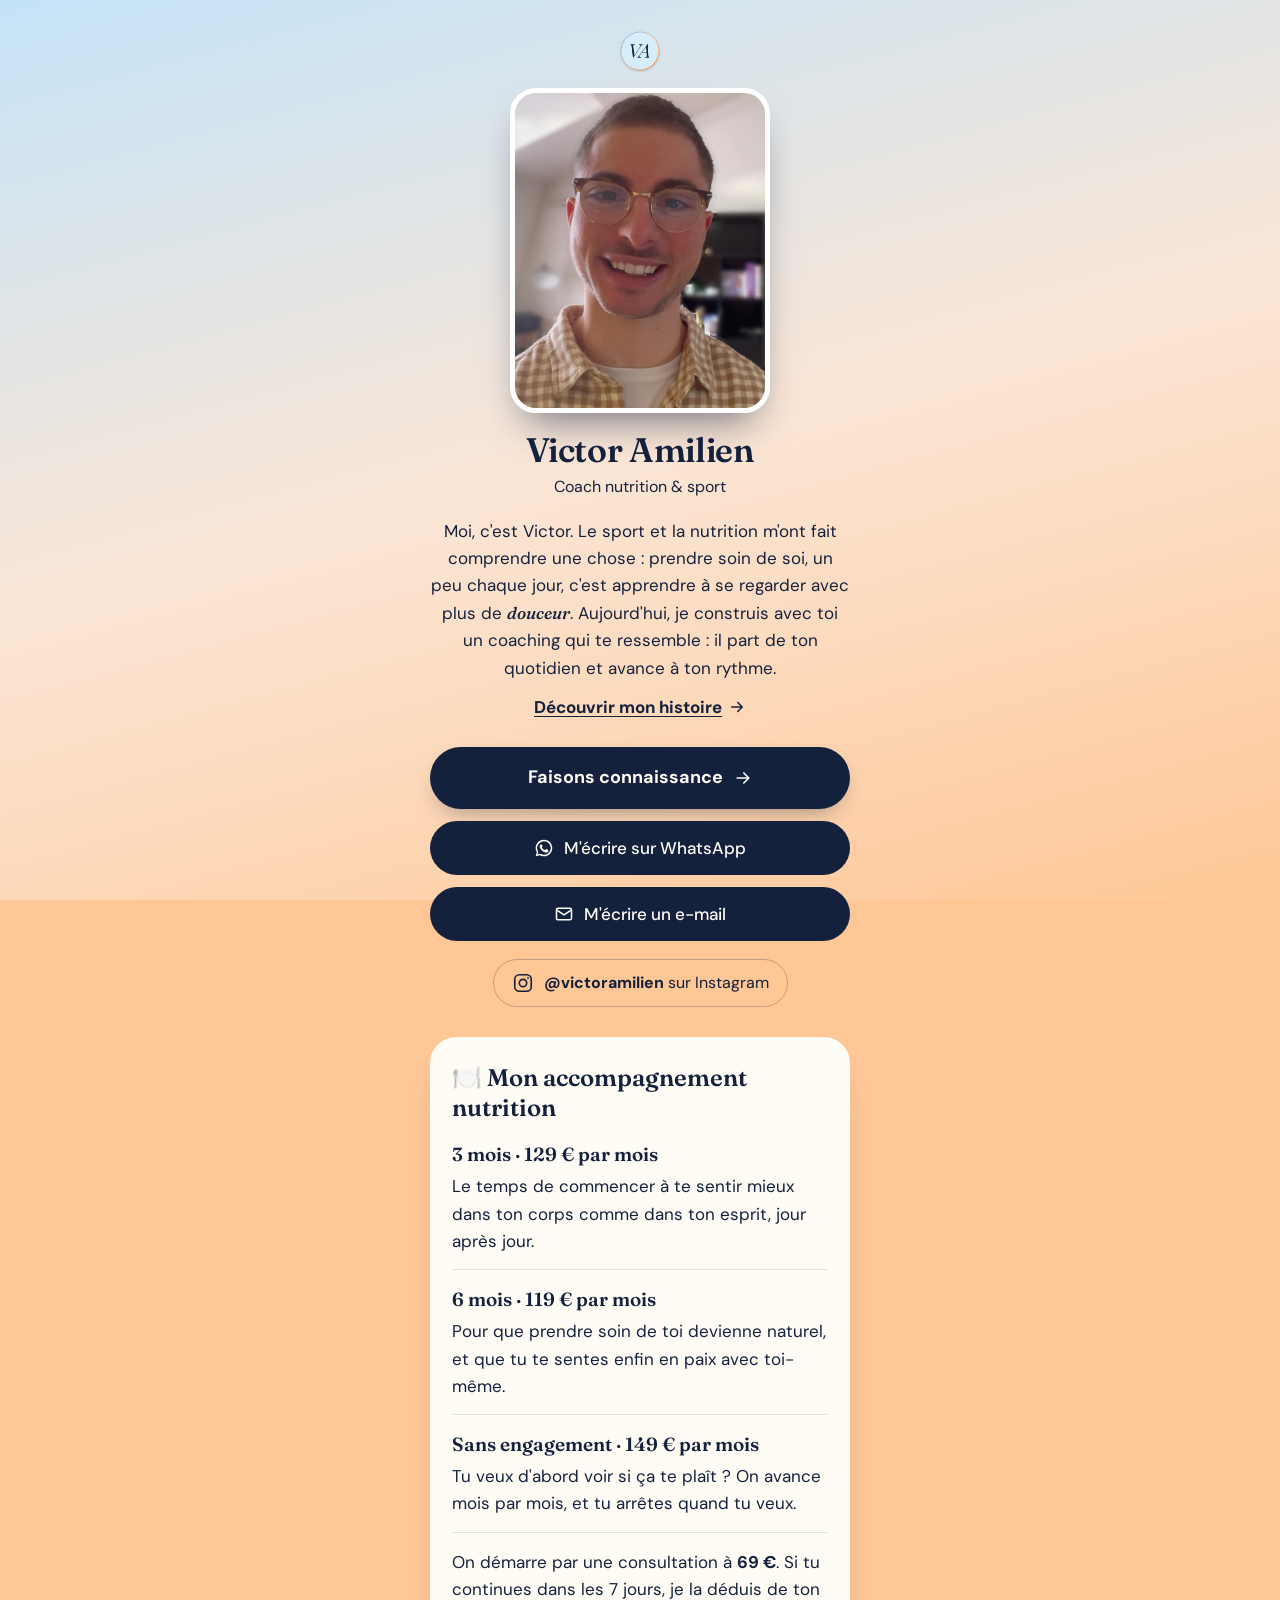
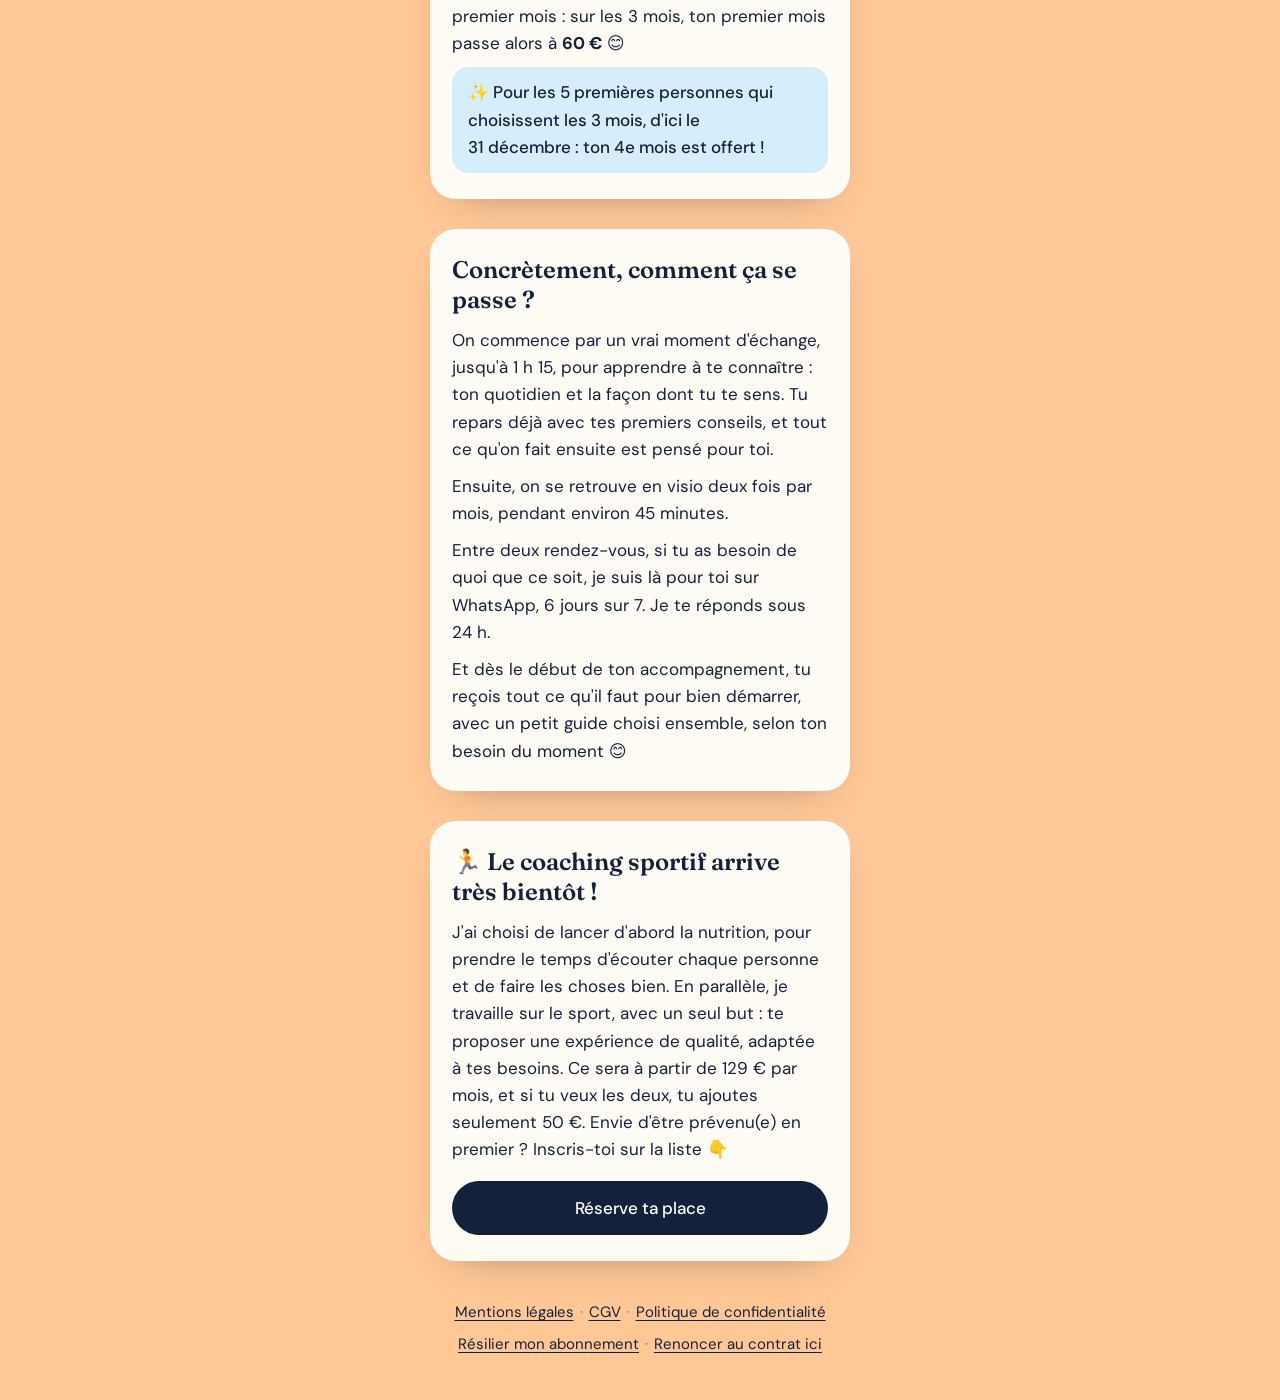
==== index.html @ 6a897526 "Mentions légales : numéro de GitHub retiré, adresse et lien support ajoutés Co-Authored-By: Claude S" ====
<!doctype html>
<html lang="fr">
<head>
<meta charset="utf-8">
<meta name="viewport" content="width=device-width, initial-scale=1">
<title>Victor Amilien · Coach nutrition &amp; sport, à Créteil et à distance</title>
<meta name="description" content="Je m'adapte à ton quotidien. Mon but : que tu sois en paix avec ton corps et avec toi-même ✨ Tout le monde a sa place ici 😊">
<link rel="canonical" href="https://victoramilien.fr/">
<meta property="og:type" content="website">
<meta property="og:locale" content="fr_FR">
<meta property="og:url" content="https://victoramilien.fr/">
<meta property="og:title" content="Victor Amilien · Coach nutrition &amp; sport">
<meta property="og:description" content="Je m'adapte à ton quotidien. Mon but : que tu sois en paix avec ton corps et avec toi-même ✨ Tout le monde a sa place ici 😊">
<meta property="og:image" content="https://victoramilien.fr/img/apercu-partage-v2.jpg">
<meta property="og:image:width" content="1200">
<meta property="og:image:height" content="630">
<meta name="twitter:card" content="summary_large_image">
<meta name="theme-color" content="#D6EEFB">
<meta name="color-scheme" content="only light">
<meta name="darkreader-lock">
<link rel="icon" type="image/png" sizes="32x32" href="/img/favicon-32.png?v=202611101711">
<link rel="icon" type="image/png" sizes="64x64" href="/img/favicon-64.png?v=202611101711">
<link rel="apple-touch-icon" href="/img/apple-touch-icon.png?v=202611101711">
<link rel="preload" href="/fonts/fraunces-latin-opsz-normal.woff2" as="font" type="font/woff2" crossorigin>
<link rel="preload" href="/fonts/dm-sans-latin-opsz-normal.woff2" as="font" type="font/woff2" crossorigin>
<link rel="stylesheet" href="/css/style.css?v=202611101711">
</head>
<body>
<main class="page">
  <header class="entete">
    <img class="logo" src="/img/logo-VA-180px.png?v=202611101711" width="40" height="40" alt="Logo VA de Victor Amilien">
    <div class="portrait"><img src="/img/portrait-carreaux-finale.webp?v=202611101711" width="720" height="900" alt="Victor Amilien, en chemise à carreaux, sourit"></div>
    <h1>Victor Amilien</h1>
    <p class="desc">Coach nutrition &amp; sport</p>
    <p class="intro">Moi, c'est Victor. Le sport et la nutrition m'ont fait comprendre une chose&nbsp;: prendre soin de soi, un peu chaque jour, c'est apprendre à se regarder avec plus de <em>douceur</em>. Aujourd'hui, je construis avec toi un coaching qui te ressemble&nbsp;: il part de ton quotidien et avance à ton rythme.</p>
    <a class="lien-histoire" href="/mon-histoire/">Découvrir mon histoire
      <svg width="18" height="18" viewBox="0 0 24 24" fill="none" stroke="currentColor" stroke-width="2" stroke-linecap="round" stroke-linejoin="round" aria-hidden="true"><path d="M5 12h14M13 6l6 6-6 6"/></svg></a>
  </header>

  <nav class="actions" aria-label="Me contacter">
    <a class="btn principal" href="https://tally.so/r/0VVOgP">Faisons connaissance
      <svg viewBox="0 0 24 24" fill="none" stroke="currentColor" stroke-width="2" stroke-linecap="round" stroke-linejoin="round" aria-hidden="true"><path d="M5 12h14M13 6l6 6-6 6"/></svg></a>
    <a class="btn" href="https://wa.me/33743574203">
      <svg viewBox="0 0 24 24" fill="currentColor" aria-hidden="true"><path d="M12 2a10 10 0 0 0-8.6 15.1L2 22l5-1.3A10 10 0 1 0 12 2Zm0 18.2c-1.5 0-3-.4-4.3-1.2l-.3-.2-3 .8.8-2.9-.2-.3A8.2 8.2 0 1 1 12 20.2Zm4.5-6.1c-.2-.1-1.5-.7-1.7-.8-.2-.1-.4-.1-.6.1l-.8 1c-.1.2-.3.2-.5.1a6.7 6.7 0 0 1-3.3-2.9c-.2-.4.2-.4.7-1.3.1-.2 0-.3 0-.4l-.8-1.8c-.2-.5-.4-.4-.6-.4h-.5a1 1 0 0 0-.7.3 3 3 0 0 0-.9 2.2c0 1.3.9 2.5 1 2.7.1.2 1.8 2.8 4.4 3.9 1.7.7 2.3.8 3.1.6.5-.1 1.5-.6 1.7-1.2.2-.6.2-1.1.2-1.2-.1-.1-.3-.2-.5-.3Z"/></svg>
      M'écrire sur WhatsApp</a>
    <a class="btn" href="mailto:bonjour@victoramilien.fr">
      <svg viewBox="0 0 24 24" fill="none" stroke="currentColor" stroke-width="1.8" stroke-linecap="round" stroke-linejoin="round" aria-hidden="true"><rect x="3" y="5" width="18" height="14" rx="2"/><path d="m3 7 9 6 9-6"/></svg>
      M'écrire un e-mail</a>
  </nav>
  <div class="reseaux">
    <a class="insta" href="https://www.instagram.com/victoramilien/">
      <svg viewBox="0 0 24 24" fill="none" stroke="currentColor" stroke-width="1.8" aria-hidden="true"><rect x="3" y="3" width="18" height="18" rx="5"/><circle cx="12" cy="12" r="4"/><circle cx="17.5" cy="6.5" r="1" fill="currentColor" stroke="none"/></svg>
      <span><strong>@victoramilien</strong> sur Instagram</span></a>
  </div>

  <section class="carte" id="nutrition">
    <h2>🍽️ Mon accompagnement nutrition</h2>
    <ul class="formules">
      <li><p class="formule">3&nbsp;mois · 129&nbsp;€ par mois</p>
        <p>Le temps de commencer à te sentir mieux dans ton corps comme dans ton esprit, jour après jour.</p></li>
      <li><p class="formule">6&nbsp;mois · 119&nbsp;€ par mois</p>
        <p>Pour que prendre soin de toi devienne naturel, et que tu te sentes enfin en paix avec toi-même.</p></li>
      <li><p class="formule">Sans engagement · <span style="white-space:nowrap">149&nbsp;€ par mois</span></p>
        <p>Tu veux d'abord voir si ça te plaît&nbsp;? On avance mois par mois, et tu arrêtes quand tu veux.</p></li>
    </ul>
    <p>On démarre par une consultation à <strong>69&nbsp;€</strong>. Si tu continues dans les 7&nbsp;jours, je la déduis de ton premier mois&nbsp;: sur les 3&nbsp;mois, ton premier mois passe alors à <strong>60&nbsp;€</strong>&nbsp;😊</p>
    <p class="repere">✨ Pour les 5 premières personnes qui choisissent les 3&nbsp;mois, d'ici le 31&nbsp;décembre&nbsp;: ton 4e&nbsp;mois est offert&nbsp;!</p>
  </section>

  <section class="carte" id="ensemble">
    <h2>Concrètement, comment ça se passe&nbsp;?</h2>
    <p>On commence par un vrai moment d'échange, jusqu'à 1&nbsp;h&nbsp;15, pour apprendre à te connaître&nbsp;: ton quotidien et la façon dont tu te sens. Tu repars déjà avec tes premiers conseils, et tout ce qu'on fait ensuite est pensé pour toi.</p>
    <p>Ensuite, on se retrouve en visio deux fois par mois, pendant environ 45&nbsp;minutes.</p>
    <p>Entre deux rendez-vous, si tu as besoin de quoi que ce soit, je suis là pour toi sur WhatsApp, 6&nbsp;jours sur&nbsp;7. Je te réponds sous 24&nbsp;h.</p>
    <p>Et dès le début de ton accompagnement, tu reçois tout ce qu'il faut pour bien démarrer, avec un petit guide choisi ensemble, selon ton besoin du moment&nbsp;😊</p>
  </section>

  <section class="carte" id="sport">
    <h2>🏃 Le coaching sportif arrive très bientôt&nbsp;!</h2>
    <p>J'ai choisi de lancer d'abord la nutrition, pour prendre le temps d'écouter chaque personne et de faire les choses bien. En parallèle, je travaille sur le sport, avec un seul but&nbsp;: te proposer une expérience de qualité, adaptée à tes besoins. Ce sera à partir de 129&nbsp;€ par mois, et si tu veux les deux, tu ajoutes seulement 50&nbsp;€. Envie d'être prévenu(e) en premier&nbsp;? Inscris-toi sur la liste&nbsp;👇</p>
    <a class="btn" href="https://tally.so/r/jeZJd9">Réserve ta place</a>
  </section>

  <footer class="pied">
    <nav aria-label="Informations légales">
      <a href="/mentions-legales/">Mentions légales</a><span class="sep">·</span><a href="/cgv/">CGV</a><span class="sep">·</span><a href="/politique-de-confidentialite/">Politique de confidentialité</a><br>
      <a href="/resilier-mon-abonnement/">Résilier mon abonnement</a><span class="sep">·</span><a href="/renoncer-au-contrat/">Renoncer au contrat ici</a>
    </nav>
  </footer>
</main>
</body>
</html>
---- css/style.css ----
/* Victor Amilien · feuille de style commune (direction A « Lever de soleil ») */

@font-face {
  font-family: "Fraunces";
  font-style: normal;
  font-weight: 100 900;
  font-display: swap;
  src: url("../fonts/fraunces-latin-opsz-normal.woff2") format("woff2");
}
@font-face {
  font-family: "Fraunces";
  font-style: italic;
  font-weight: 100 900;
  font-display: swap;
  src: url("../fonts/fraunces-latin-opsz-italic.woff2") format("woff2");
}
@font-face {
  font-family: "DM Sans";
  font-style: normal;
  font-weight: 100 1000;
  font-display: swap;
  src: url("../fonts/dm-sans-latin-opsz-normal.woff2") format("woff2");
}

:root {
  color-scheme: only light;
  --nuit: #14213D;
  --creme: #FFFBF5;
  --ciel: #D6EEFB;
  --peche: #FFB37A;
  --sunrise: linear-gradient(165deg, #C4E3F8 0%, #FBE6D6 50%, #FFC795 100%);
  --ring: linear-gradient(135deg, #C7E4F7, #F3DCCB 55%, #FFB37A);
  --ombre: 0 18px 40px -28px rgba(20, 33, 61, .45);
}

* { box-sizing: border-box; margin: 0; padding: 0; }
[hidden] { display: none !important; }
html { background: #FFC795; -webkit-text-size-adjust: 100%; }
body {
  font-family: "DM Sans", system-ui, sans-serif;
  font-size: 17px; line-height: 1.6; color: var(--nuit);
  min-height: 100vh;
}
/* Le dégradé tient dans chaque écran et reste en place quand on fait défiler. */
body::before { content: ""; position: fixed; inset: 0; z-index: -1; background: var(--sunrise); }
img { max-width: 100%; }
a { color: var(--nuit); text-underline-offset: 3px; }
a:focus-visible, button:focus-visible, input:focus-visible, select:focus-visible, textarea:focus-visible {
  outline: 3px solid var(--nuit); outline-offset: 3px;
}
em { font-family: "Fraunces", Georgia, serif; font-style: italic; font-weight: 500; }
strong { font-weight: 700; }

.page { max-width: 460px; margin: 0 auto; padding: 28px 20px 40px; }
.page.large { max-width: 720px; }

/* En-tête */
.entete { text-align: center; }
.logo { width: 46px; height: 46px; display: block; margin: 0 auto 14px; }
.photo {
  width: 164px; height: 164px; margin: 0 auto; border-radius: 50%;
  box-shadow: 0 18px 34px -14px rgba(20, 33, 61, .55);
}
.photo img { width: 100%; height: 100%; border-radius: 50%; object-fit: cover; display: block; border: 5px solid #fff; }
.photo.petite { width: 128px; height: 128px; }
.portrait { width: min(260px, 72vw); aspect-ratio: 4 / 5; margin: 0 auto; border-radius: 26px; box-shadow: 0 22px 40px -16px rgba(20, 33, 61, .6); }
.portrait img { width: 100%; height: 100%; object-fit: cover; border-radius: 26px; display: block; border: 5px solid #fff; }
h1 { font-family: "Fraunces", Georgia, serif; font-weight: 600; font-size: 34px; line-height: 1.15; margin-top: 18px; letter-spacing: -0.01em; }
.desc { font-size: 16px; margin-top: 4px; }
.intro { margin-top: 18px; text-align: center; }

/* Boutons */
.actions { display: grid; gap: 12px; margin-top: 26px; }
.btn {
  display: flex; align-items: center; justify-content: center; gap: 10px;
  min-height: 54px; padding: 14px 22px; border-radius: 999px; border: 0;
  background: var(--nuit); color: var(--creme); text-decoration: none;
  font: 500 17px/1.3 "DM Sans", system-ui, sans-serif; text-align: center; cursor: pointer; width: 100%;
}
.btn:hover { background: #1d2f55; }
.btn.principal { min-height: 62px; font-size: 18px; font-weight: 700; box-shadow: 0 10px 24px -12px rgba(20, 33, 61, .55); }
.btn svg { width: 20px; height: 20px; flex: none; }
.reseaux { display: flex; justify-content: center; margin-top: 18px; }
.reseaux a { width: 48px; height: 48px; border-radius: 50%; display: grid; place-items: center; color: var(--nuit); border: 1.5px solid rgba(20, 33, 61, .25); }
.reseaux svg { width: 22px; height: 22px; }
.reseaux a.insta { width: auto; height: auto; min-height: 48px; padding: 10px 18px; border-radius: 999px; display: inline-flex; align-items: center; gap: 10px; text-decoration: none; font-size: 16px; }

/* Cartes */
.carte {
  background: var(--creme); border-radius: 26px; padding: 26px 22px;
  margin-top: 30px; box-shadow: var(--ombre);
}
.carte h2 { font-family: "Fraunces", Georgia, serif; font-weight: 600; font-size: 24px; line-height: 1.25; margin-bottom: 12px; }
.carte p + p { margin-top: 10px; }
.carte .btn { margin-top: 18px; }
.formules { list-style: none; margin: 4px 0 16px; }
.formules li { padding: 14px 0; border-bottom: 1px solid rgba(20, 33, 61, .12); }
.formules li:first-child { padding-top: 4px; }
.formules p + p { margin-top: 4px; }
.formule { font-family: "Fraunces", Georgia, serif; font-weight: 600; font-size: clamp(16px, 4.6vw, 19px); }
.repere { margin-top: 16px; background: var(--ciel); border-radius: 16px; padding: 12px 16px; font-weight: 500; }

.lien-histoire { display: inline-flex; align-items: center; gap: 6px; margin-top: 12px; font-weight: 700; }
.histoire p + p { margin-top: 14px; }
.histoire .accroche { font-family: "Fraunces", Georgia, serif; font-size: 24px; font-weight: 600; }
.histoire .signature { font-family: "Fraunces", Georgia, serif; font-style: italic; font-size: 22px; margin-top: 18px; }
.histoire .btn { margin-top: 22px; }

/* Pages de réservation */
.calendrier {
  background: var(--creme); border-radius: 26px; margin-top: 26px; box-shadow: var(--ombre);
  overflow: hidden; min-height: 520px;
}
.calendrier .chargement { padding: 40px 20px; text-align: center; }
.apres-calendrier { margin-top: 22px; text-align: center; }
.apres-calendrier a { font-weight: 700; }

/* Pages légales */
.legal { background: var(--creme); border-radius: 26px; padding: 28px 22px; margin-top: 24px; box-shadow: var(--ombre); }
.legal h1 { font-size: 30px; margin-top: 0; }
.legal .sous-titre { margin-top: 6px; font-weight: 500; }
.legal h2 { font-family: "Fraunces", Georgia, serif; font-weight: 600; font-size: 22px; line-height: 1.3; margin: 30px 0 10px; }
.legal h3 { font-size: 17px; font-weight: 700; margin: 18px 0 6px; }
.legal p { margin-top: 10px; }
.legal ul { margin: 10px 0 0 22px; }
.legal li { margin-top: 4px; }
.legal li ul { margin-top: 4px; }
.legal hr { border: 0; border-top: 1px solid rgba(20, 33, 61, .15); margin: 24px 0; }
.legal blockquote { margin-top: 12px; padding: 12px 16px; background: var(--ciel); border-radius: 14px; }
.legal blockquote p { margin-top: 2px; }
.tableau { overflow-x: auto; margin-top: 12px; }
.legal table { border-collapse: collapse; width: 100%; font-size: 16px; min-width: 300px; }
.legal th, .legal td { text-align: left; vertical-align: top; padding: 9px 10px; border-bottom: 1px solid rgba(20, 33, 61, .15); }
.legal th { font-weight: 700; background: rgba(214, 238, 251, .6); }
.retour { display: inline-flex; align-items: center; gap: 6px; font-weight: 500; }
.telecharger { margin-top: 18px; }

/* Formulaire */
.formulaire { display: grid; gap: 18px; margin-top: 22px; }
.champ label { display: block; font-weight: 700; margin-bottom: 6px; }
.champ .aide { font-size: 15px; margin-top: 4px; }
.champ input, .champ select, .champ textarea {
  width: 100%; min-height: 52px; padding: 12px 14px; border-radius: 14px;
  border: 1.5px solid rgba(20, 33, 61, .35); background: #fff9f0; color: var(--nuit);
  font: 400 17px/1.4 "DM Sans", system-ui, sans-serif;
}
.champ textarea { min-height: 96px; resize: vertical; }
.piege { position: absolute; left: -9999px; width: 1px; height: 1px; overflow: hidden; }
.message { padding: 14px 16px; border-radius: 14px; background: var(--ciel); font-weight: 500; }
.message.erreur { background: #FBEFE6; border: 1.5px solid var(--nuit); }

/* Pied de page */
.pied { margin-top: 36px; text-align: center; font-size: 15px; line-height: 2.1; }
.pied .sep { opacity: .5; margin: 0 6px; }
.pied nav a, .pied .sep { display: inline-block; }
.pied nav a { white-space: nowrap; }
@media (max-width: 560px) {
  .pied nav a { display: block; }
  .pied .sep, .pied nav br { display: none; }
}
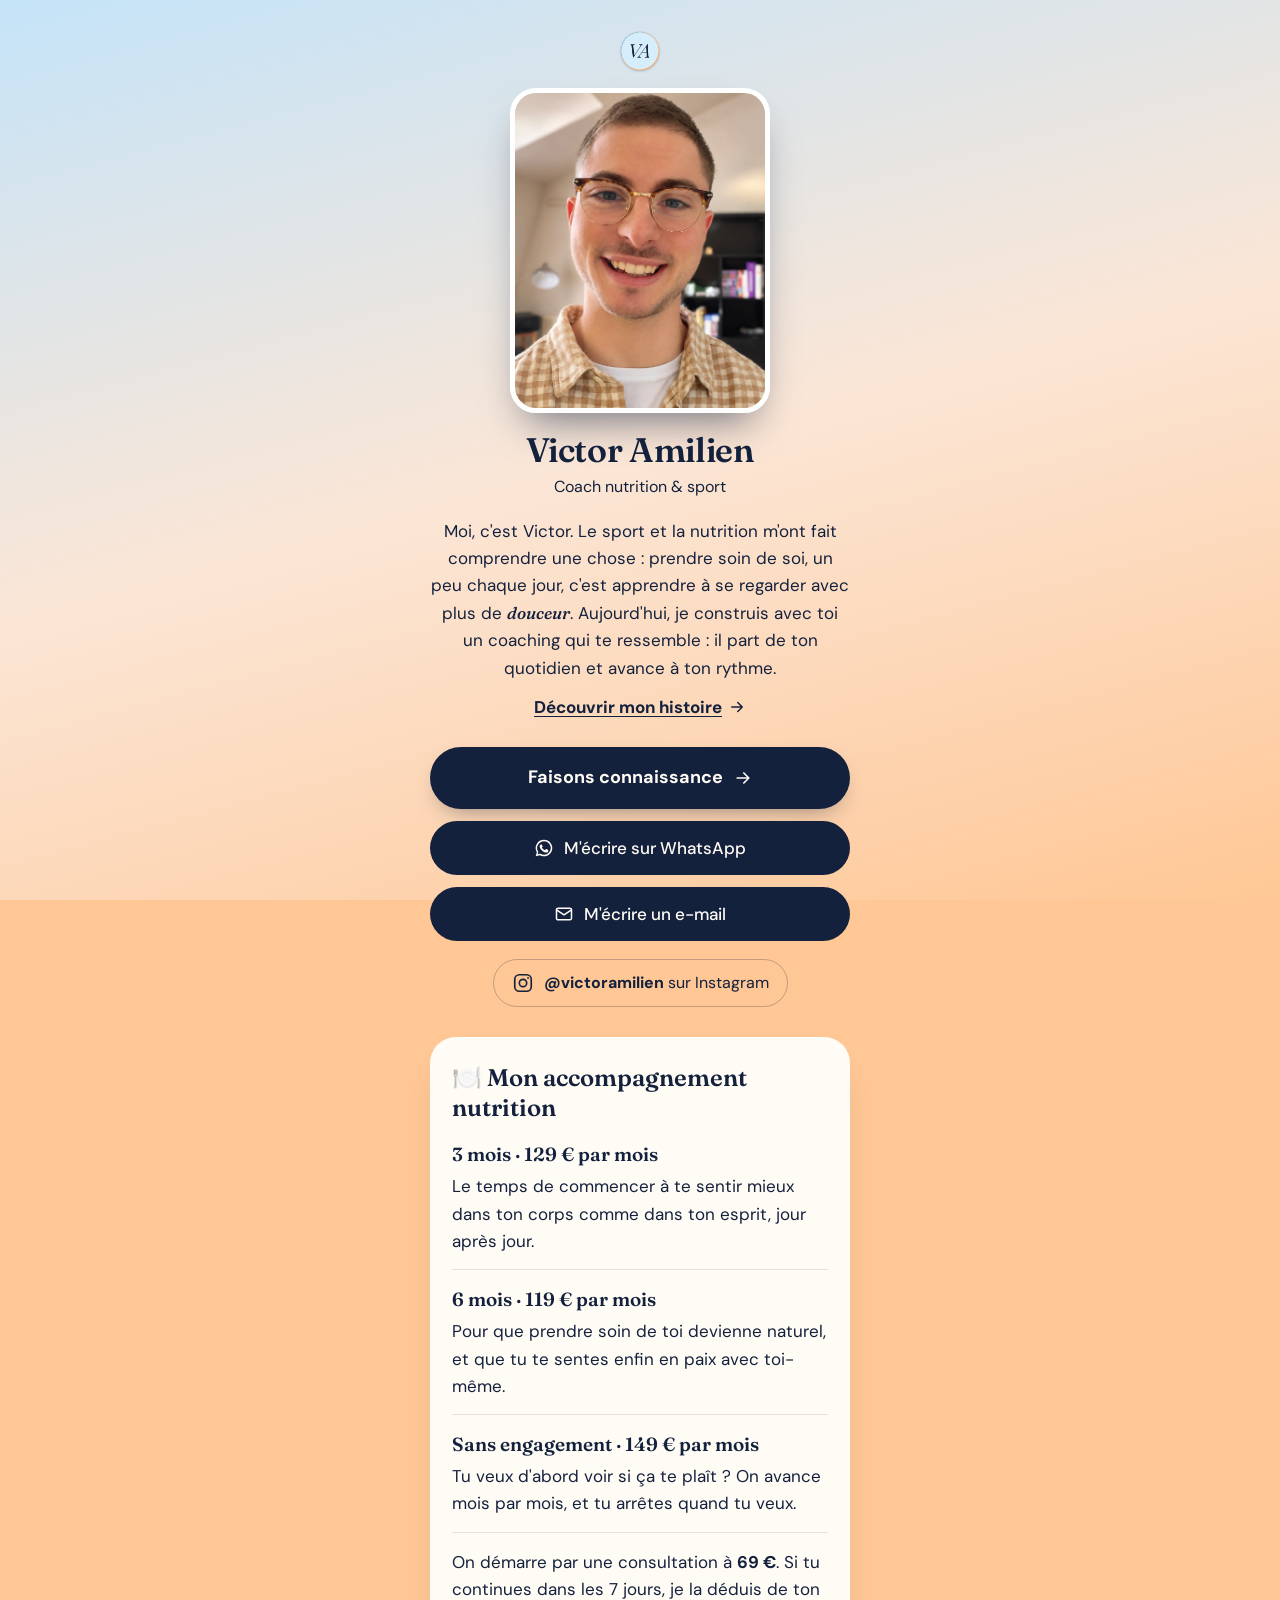
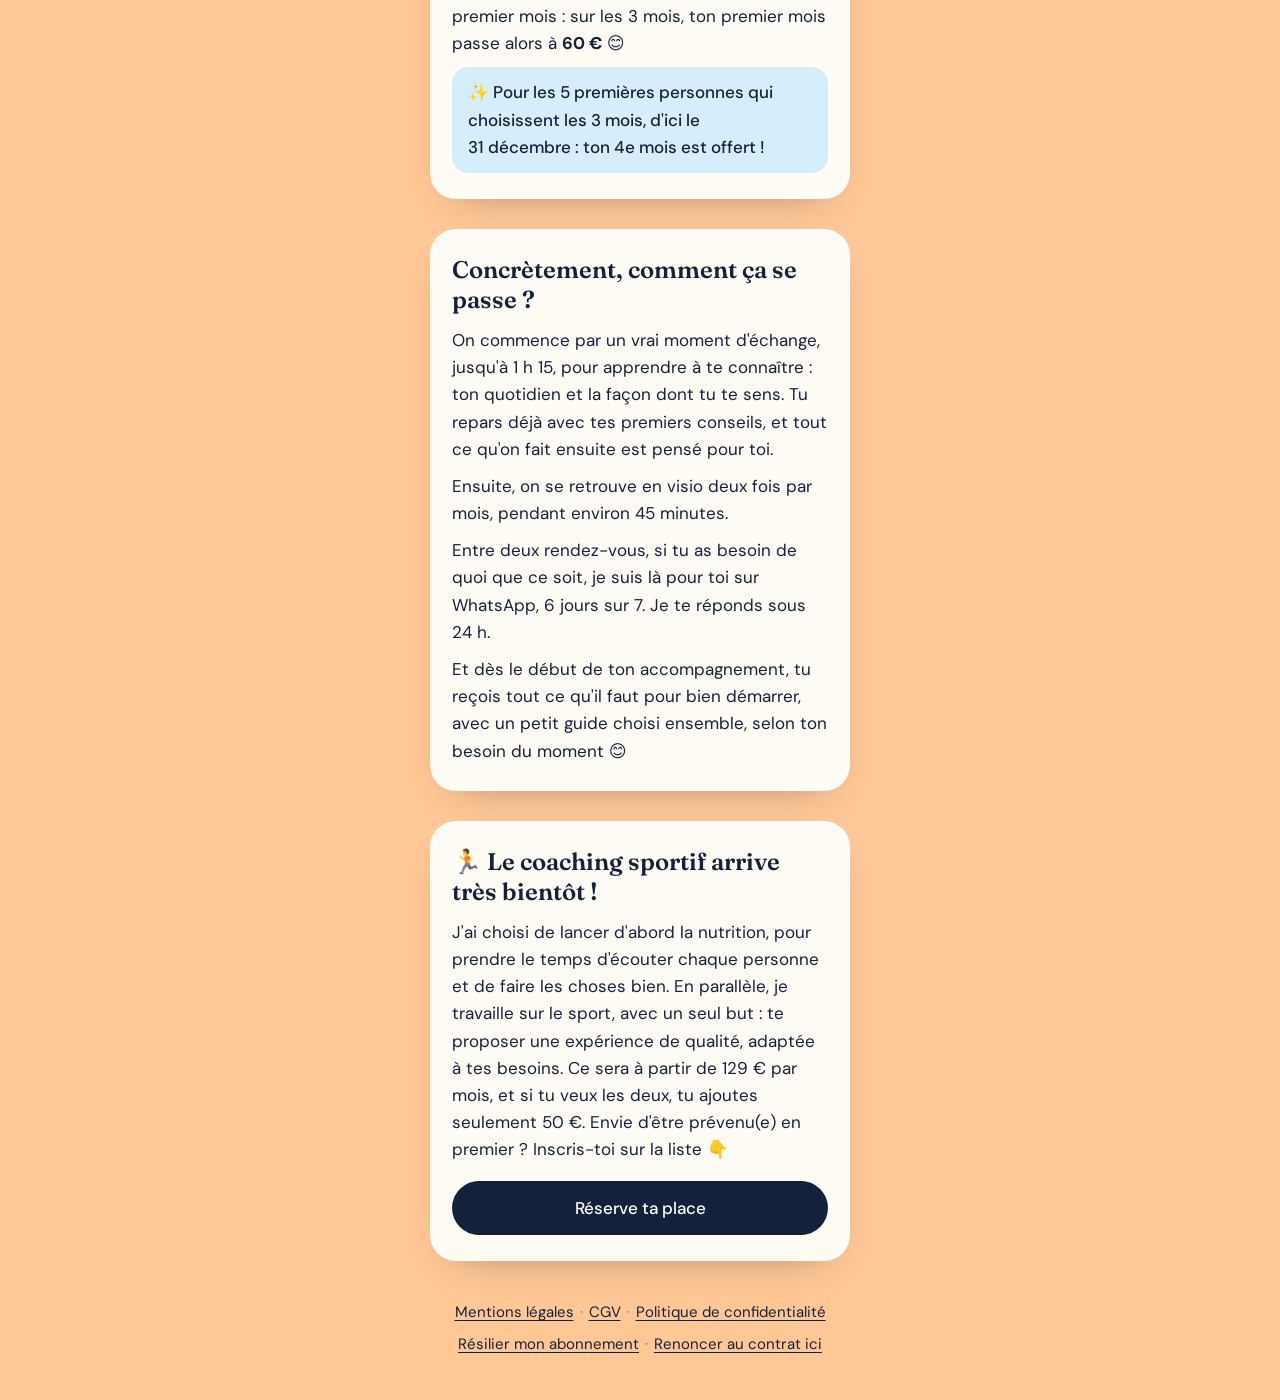
==== commit 67f00eec: "Accueil : nouvelle photo de profil retouchée Co-Authored-By: Claude Sonnet 5.5 <noreply@anthropic.co" ====
--- a/index.html
+++ b/index.html
@@ -18,18 +18,18 @@
 <meta name="theme-color" content="#D6EEFB">
 <meta name="color-scheme" content="only light">
 <meta name="darkreader-lock">
-<link rel="icon" type="image/png" sizes="32x32" href="/img/favicon-32.png?v=202611101711">
-<link rel="icon" type="image/png" sizes="64x64" href="/img/favicon-64.png?v=202611101711">
-<link rel="apple-touch-icon" href="/img/apple-touch-icon.png?v=202611101711">
+<link rel="icon" type="image/png" sizes="32x32" href="/img/favicon-32.png?v=202611102035">
+<link rel="icon" type="image/png" sizes="64x64" href="/img/favicon-64.png?v=202611102035">
+<link rel="apple-touch-icon" href="/img/apple-touch-icon.png?v=202611102035">
 <link rel="preload" href="/fonts/fraunces-latin-opsz-normal.woff2" as="font" type="font/woff2" crossorigin>
 <link rel="preload" href="/fonts/dm-sans-latin-opsz-normal.woff2" as="font" type="font/woff2" crossorigin>
-<link rel="stylesheet" href="/css/style.css?v=202611101711">
+<link rel="stylesheet" href="/css/style.css?v=202611102035">
 </head>
 <body>
 <main class="page">
   <header class="entete">
-    <img class="logo" src="/img/logo-VA-180px.png?v=202611101711" width="40" height="40" alt="Logo VA de Victor Amilien">
-    <div class="portrait"><img src="/img/portrait-carreaux-finale.webp?v=202611101711" width="720" height="900" alt="Victor Amilien, en chemise à carreaux, sourit"></div>
+    <img class="logo" src="/img/logo-VA-180px.png?v=202611102035" width="40" height="40" alt="Logo VA de Victor Amilien">
+    <div class="portrait"><img src="/img/portrait-carreaux-finale.webp?v=202611102035" width="1080" height="1350" alt="Victor Amilien, en chemise à carreaux, sourit"></div>
     <h1>Victor Amilien</h1>
     <p class="desc">Coach nutrition &amp; sport</p>
     <p class="intro">Moi, c'est Victor. Le sport et la nutrition m'ont fait comprendre une chose&nbsp;: prendre soin de soi, un peu chaque jour, c'est apprendre à se regarder avec plus de <em>douceur</em>. Aujourd'hui, je construis avec toi un coaching qui te ressemble&nbsp;: il part de ton quotidien et avance à ton rythme.</p>
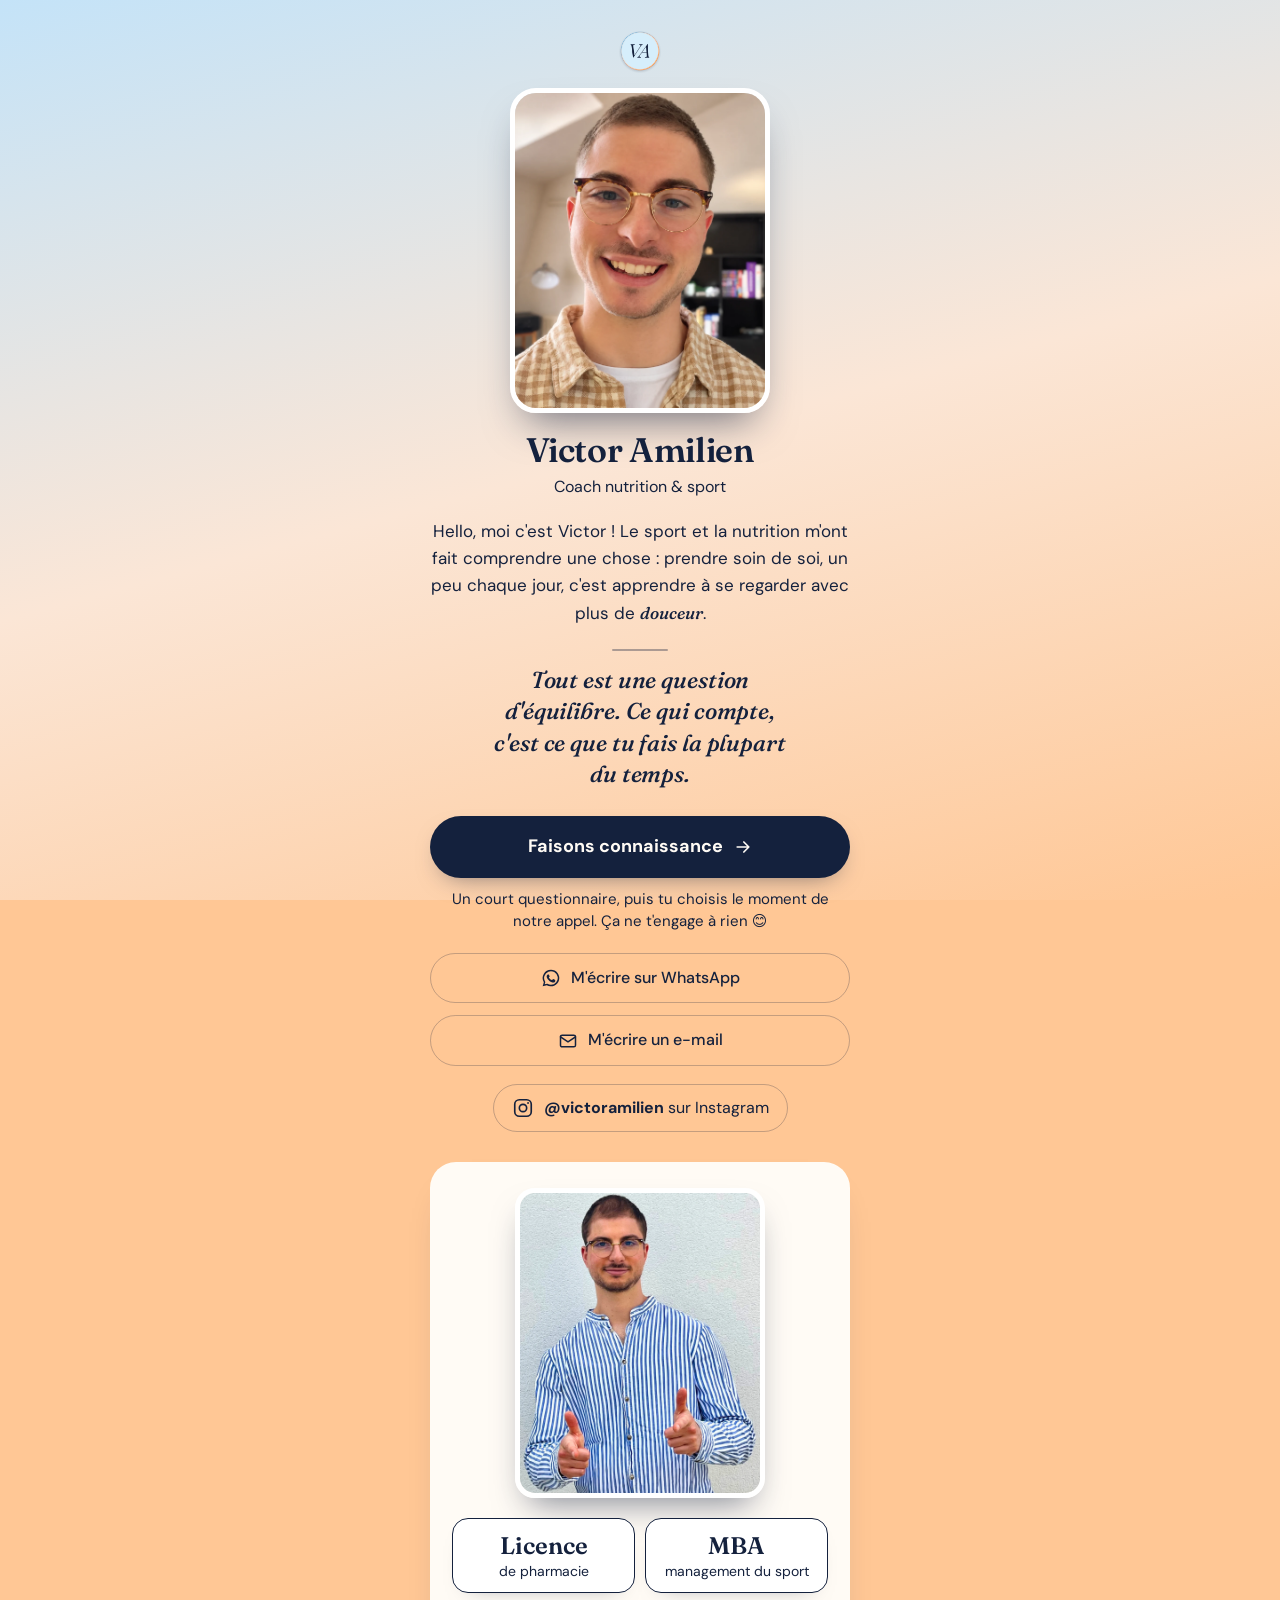
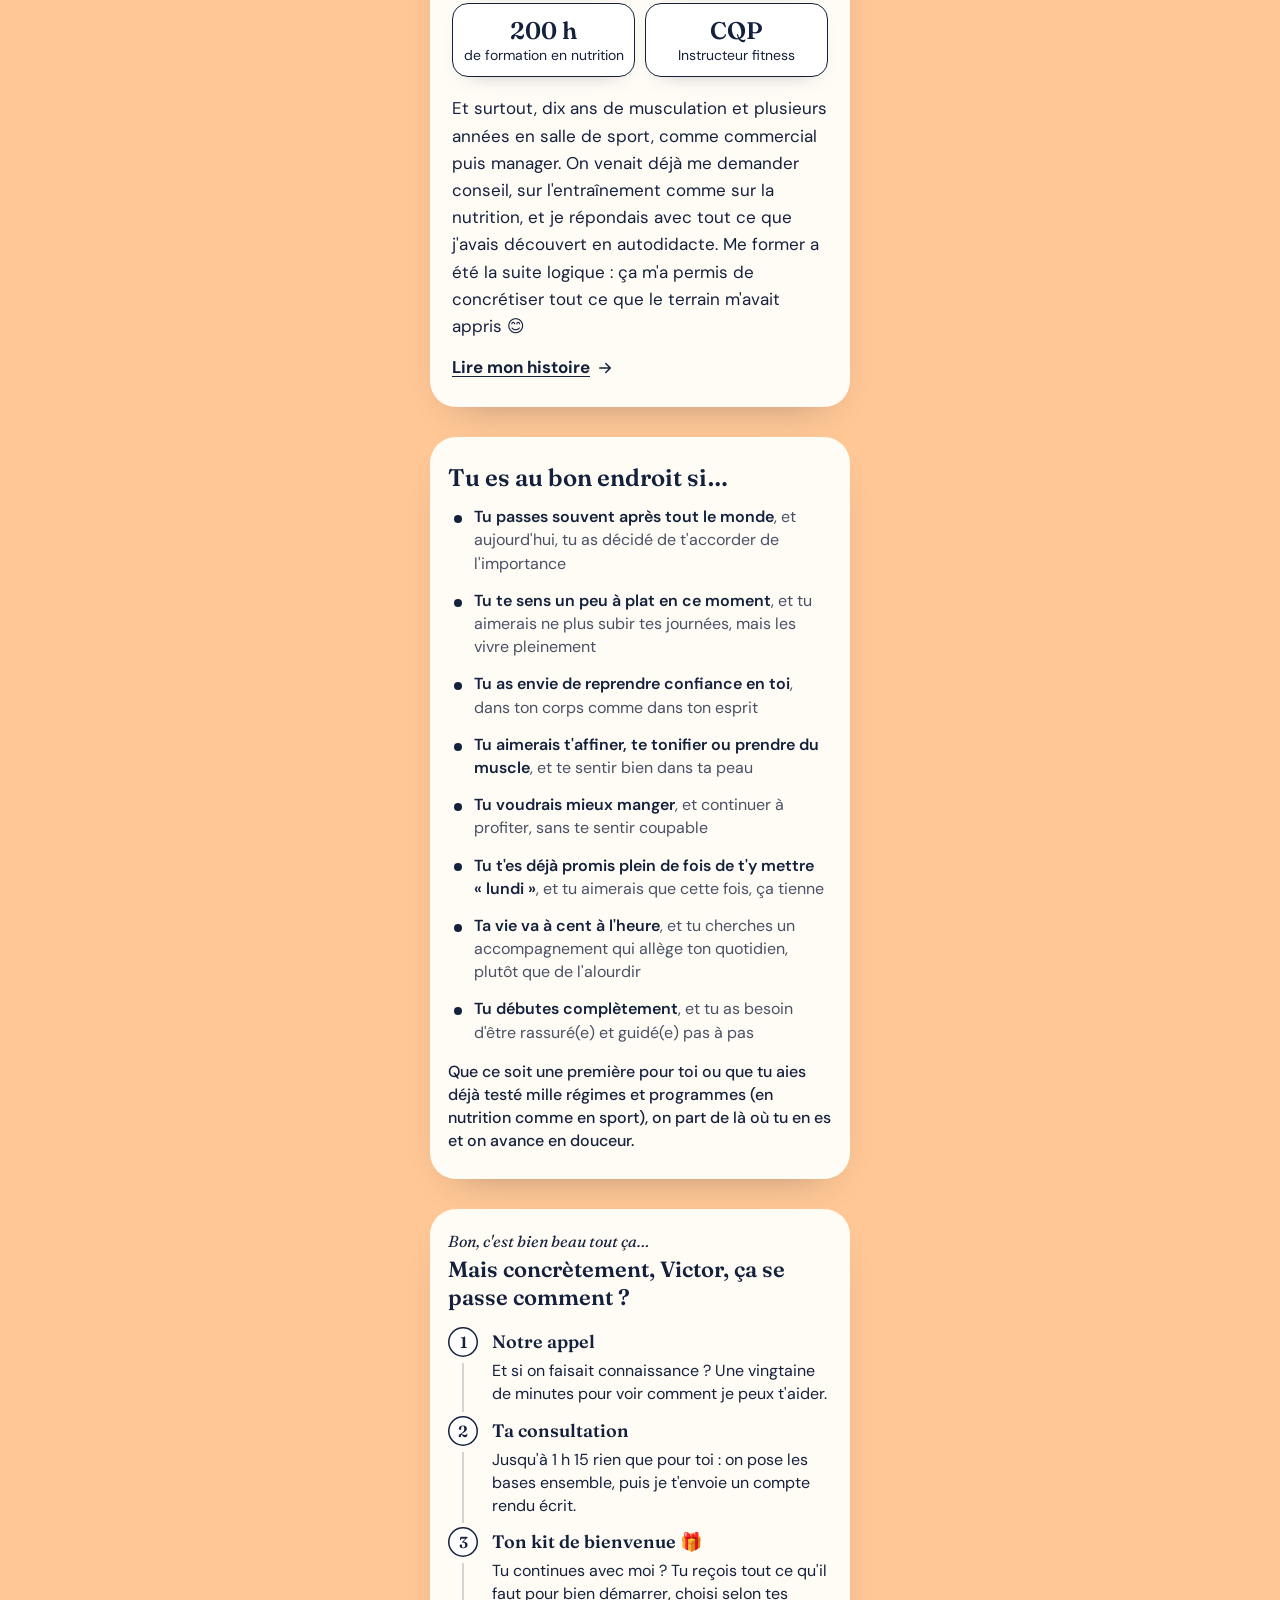
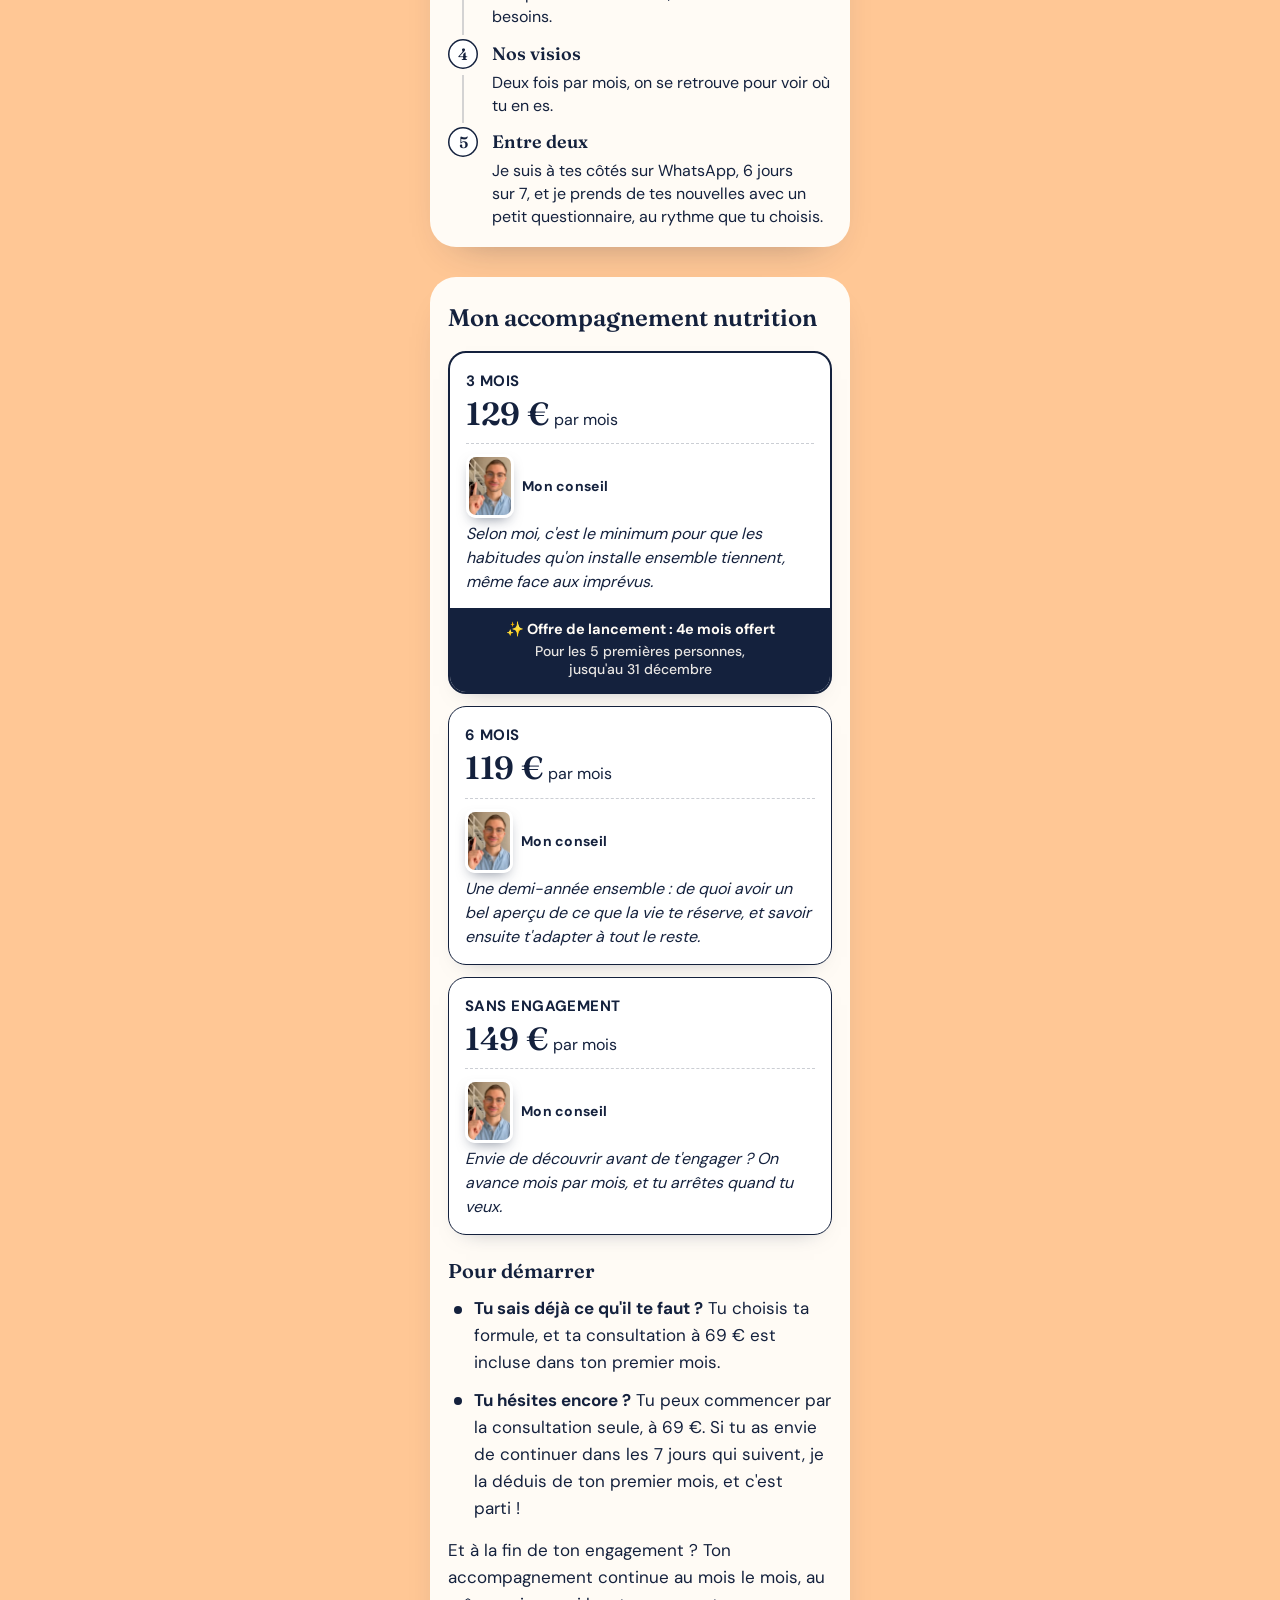
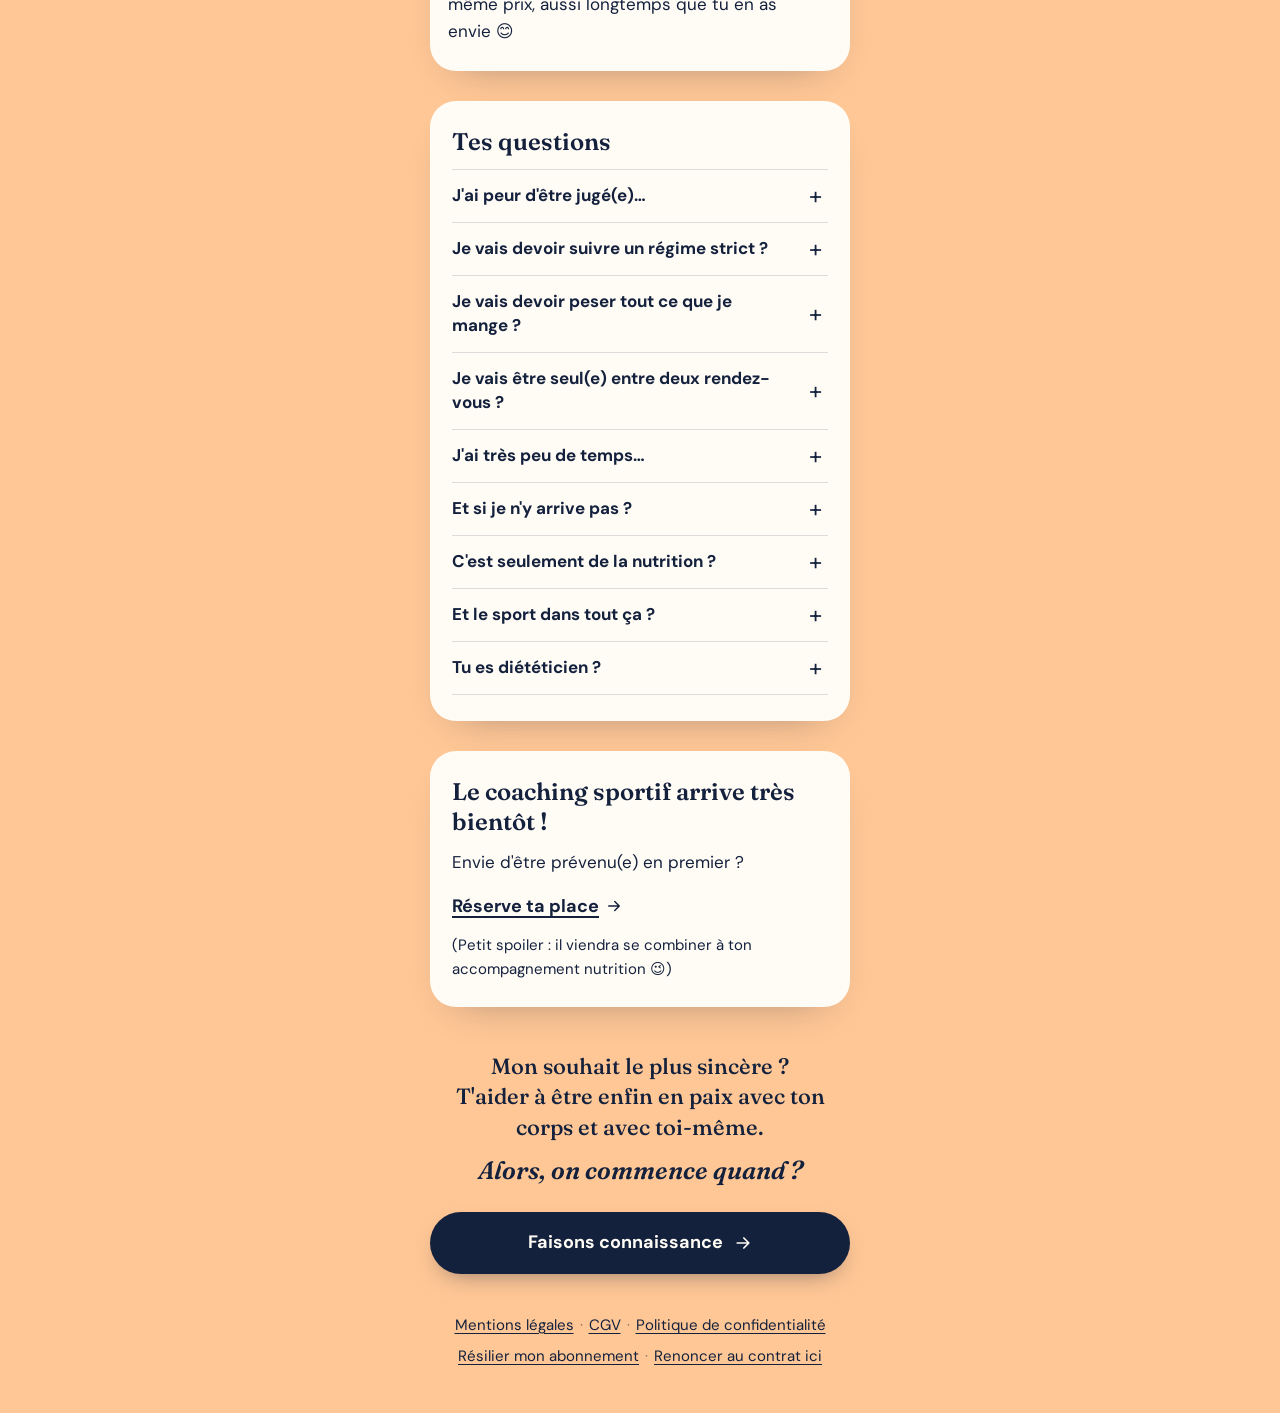
==== commit df66061b: "Accueil et Mon histoire : mise à jour du 16/11 Nouveau slogan, carte parcours avec diplômes, frise, " ====
--- a/index.html
+++ b/index.html
@@ -4,13 +4,13 @@
 <meta charset="utf-8">
 <meta name="viewport" content="width=device-width, initial-scale=1">
 <title>Victor Amilien · Coach nutrition &amp; sport, à Créteil et à distance</title>
-<meta name="description" content="Je m'adapte à ton quotidien. Mon but : que tu sois en paix avec ton corps et avec toi-même ✨ Tout le monde a sa place ici 😊">
+<meta name="description" content="Ce qui compte, c'est ce que tu fais la plupart du temps. Mon but : que tu sois en paix avec ton corps et avec toi-même ✨">
 <link rel="canonical" href="https://victoramilien.fr/">
 <meta property="og:type" content="website">
 <meta property="og:locale" content="fr_FR">
 <meta property="og:url" content="https://victoramilien.fr/">
 <meta property="og:title" content="Victor Amilien · Coach nutrition &amp; sport">
-<meta property="og:description" content="Je m'adapte à ton quotidien. Mon but : que tu sois en paix avec ton corps et avec toi-même ✨ Tout le monde a sa place ici 😊">
+<meta property="og:description" content="Ce qui compte, c'est ce que tu fais la plupart du temps. Mon but : que tu sois en paix avec ton corps et avec toi-même ✨">
 <meta property="og:image" content="https://victoramilien.fr/img/apercu-partage-v2.jpg">
 <meta property="og:image:width" content="1200">
 <meta property="og:image:height" content="630">
@@ -18,32 +18,32 @@
 <meta name="theme-color" content="#D6EEFB">
 <meta name="color-scheme" content="only light">
 <meta name="darkreader-lock">
-<link rel="icon" type="image/png" sizes="32x32" href="/img/favicon-32.png?v=202611102035">
-<link rel="icon" type="image/png" sizes="64x64" href="/img/favicon-64.png?v=202611102035">
-<link rel="apple-touch-icon" href="/img/apple-touch-icon.png?v=202611102035">
+<link rel="icon" type="image/png" sizes="32x32" href="/img/favicon-32.png?v=202611161731">
+<link rel="icon" type="image/png" sizes="64x64" href="/img/favicon-64.png?v=202611161731">
+<link rel="apple-touch-icon" href="/img/apple-touch-icon.png?v=202611161731">
 <link rel="preload" href="/fonts/fraunces-latin-opsz-normal.woff2" as="font" type="font/woff2" crossorigin>
 <link rel="preload" href="/fonts/dm-sans-latin-opsz-normal.woff2" as="font" type="font/woff2" crossorigin>
-<link rel="stylesheet" href="/css/style.css?v=202611102035">
+<link rel="stylesheet" href="/css/style.css?v=202611161731">
 </head>
 <body>
 <main class="page">
   <header class="entete">
-    <img class="logo" src="/img/logo-VA-180px.png?v=202611102035" width="40" height="40" alt="Logo VA de Victor Amilien">
-    <div class="portrait"><img src="/img/portrait-carreaux-finale.webp?v=202611102035" width="1080" height="1350" alt="Victor Amilien, en chemise à carreaux, sourit"></div>
+    <img class="logo" src="/img/logo-VA-180px.png?v=202611161731" width="40" height="40" alt="Logo VA de Victor Amilien">
+    <div class="portrait"><img src="/img/portrait-carreaux-finale.webp?v=202611161731" width="1080" height="1350" alt="Victor Amilien, en chemise à carreaux, sourit"></div>
     <h1>Victor Amilien</h1>
     <p class="desc">Coach nutrition &amp; sport</p>
-    <p class="intro">Moi, c'est Victor. Le sport et la nutrition m'ont fait comprendre une chose&nbsp;: prendre soin de soi, un peu chaque jour, c'est apprendre à se regarder avec plus de <em>douceur</em>. Aujourd'hui, je construis avec toi un coaching qui te ressemble&nbsp;: il part de ton quotidien et avance à ton rythme.</p>
-    <a class="lien-histoire" href="/mon-histoire/">Découvrir mon histoire
-      <svg width="18" height="18" viewBox="0 0 24 24" fill="none" stroke="currentColor" stroke-width="2" stroke-linecap="round" stroke-linejoin="round" aria-hidden="true"><path d="M5 12h14M13 6l6 6-6 6"/></svg></a>
+    <p class="intro">Hello, moi c'est Victor&nbsp;! Le sport et la nutrition m'ont fait comprendre une chose&nbsp;: prendre soin de soi, un peu chaque jour, c'est apprendre à se regarder avec plus de <em>douceur</em>.</p>
+    <p class="slogan b">Tout est une question d'équilibre. Ce qui compte, c'est ce que tu fais la plupart du temps.</p>
   </header>
 
   <nav class="actions" aria-label="Me contacter">
     <a class="btn principal" href="https://tally.so/r/0VVOgP">Faisons connaissance
       <svg viewBox="0 0 24 24" fill="none" stroke="currentColor" stroke-width="2" stroke-linecap="round" stroke-linejoin="round" aria-hidden="true"><path d="M5 12h14M13 6l6 6-6 6"/></svg></a>
-    <a class="btn" href="https://wa.me/33743574203">
+    <p class="sous-bouton">Un court questionnaire, puis tu choisis le moment de notre appel. Ça ne t'engage à&nbsp;rien&nbsp;😊</p>
+    <a class="btn clair" href="https://wa.me/33743574203">
       <svg viewBox="0 0 24 24" fill="currentColor" aria-hidden="true"><path d="M12 2a10 10 0 0 0-8.6 15.1L2 22l5-1.3A10 10 0 1 0 12 2Zm0 18.2c-1.5 0-3-.4-4.3-1.2l-.3-.2-3 .8.8-2.9-.2-.3A8.2 8.2 0 1 1 12 20.2Zm4.5-6.1c-.2-.1-1.5-.7-1.7-.8-.2-.1-.4-.1-.6.1l-.8 1c-.1.2-.3.2-.5.1a6.7 6.7 0 0 1-3.3-2.9c-.2-.4.2-.4.7-1.3.1-.2 0-.3 0-.4l-.8-1.8c-.2-.5-.4-.4-.6-.4h-.5a1 1 0 0 0-.7.3 3 3 0 0 0-.9 2.2c0 1.3.9 2.5 1 2.7.1.2 1.8 2.8 4.4 3.9 1.7.7 2.3.8 3.1.6.5-.1 1.5-.6 1.7-1.2.2-.6.2-1.1.2-1.2-.1-.1-.3-.2-.5-.3Z"/></svg>
       M'écrire sur WhatsApp</a>
-    <a class="btn" href="mailto:bonjour@victoramilien.fr">
+    <a class="btn clair" href="mailto:bonjour@victoramilien.fr">
       <svg viewBox="0 0 24 24" fill="none" stroke="currentColor" stroke-width="1.8" stroke-linecap="round" stroke-linejoin="round" aria-hidden="true"><rect x="3" y="5" width="18" height="14" rx="2"/><path d="m3 7 9 6 9-6"/></svg>
       M'écrire un e-mail</a>
   </nav>
@@ -51,34 +51,121 @@
     <a class="insta" href="https://www.instagram.com/victoramilien/">
       <svg viewBox="0 0 24 24" fill="none" stroke="currentColor" stroke-width="1.8" aria-hidden="true"><rect x="3" y="3" width="18" height="18" rx="5"/><circle cx="12" cy="12" r="4"/><circle cx="17.5" cy="6.5" r="1" fill="currentColor" stroke="none"/></svg>
       <span><strong>@victoramilien</strong> sur Instagram</span></a>
+    <a class="insta" href="https://www.tiktok.com/@victorcoach.nutrit" hidden>
+      <svg viewBox="0 0 24 24" fill="currentColor" aria-hidden="true"><path d="M12.53.02c1.31-.02 2.61-.01 3.91-.02.08 1.53.63 3.09 1.75 4.17 1.12 1.11 2.7 1.62 4.24 1.79v4.03c-1.44-.05-2.89-.35-4.2-.97-.57-.26-1.1-.59-1.62-.93-.01 2.92.01 5.84-.02 8.75-.08 1.4-.54 2.79-1.35 3.94-1.31 1.92-3.58 3.17-5.91 3.21-1.43.08-2.86-.31-4.08-1.03-2.02-1.19-3.44-3.37-3.65-5.71-.02-.5-.03-1-.01-1.49.18-1.9 1.12-3.72 2.58-4.96 1.66-1.44 3.98-2.13 6.15-1.72.02 1.48-.04 2.96-.04 4.44-.99-.32-2.15-.23-3.02.37-.63.41-1.11 1.04-1.36 1.75-.21.51-.15 1.07-.14 1.61.24 1.64 1.82 3.02 3.5 2.87 1.12-.01 2.19-.66 2.77-1.61.19-.33.4-.67.41-1.06.1-1.79.06-3.57.07-5.36.01-4.03-.01-8.05.02-12.07z"/></svg>
+      <span><strong>@victorcoach.nutrit</strong> sur TikTok</span></a>
   </div>
 
-  <section class="carte" id="nutrition">
-    <h2>🍽️ Mon accompagnement nutrition</h2>
-    <ul class="formules">
-      <li><p class="formule">3&nbsp;mois · 129&nbsp;€ par mois</p>
-        <p>Le temps de commencer à te sentir mieux dans ton corps comme dans ton esprit, jour après jour.</p></li>
-      <li><p class="formule">6&nbsp;mois · 119&nbsp;€ par mois</p>
-        <p>Pour que prendre soin de toi devienne naturel, et que tu te sentes enfin en paix avec toi-même.</p></li>
-      <li><p class="formule">Sans engagement · <span style="white-space:nowrap">149&nbsp;€ par mois</span></p>
-        <p>Tu veux d'abord voir si ça te plaît&nbsp;? On avance mois par mois, et tu arrêtes quand tu veux.</p></li>
+  <section class="carte parcours" aria-label="Mon parcours">
+    <a class="photo-parcours" href="/mon-histoire/" tabindex="-1" aria-hidden="true"><img src="/img/portrait-dehors.webp?v=202611161731" width="1080" height="1350" alt="" loading="lazy"></a>
+    <ul class="diplomes">
+      <li><span class="gros">Licence</span><span class="petit-titre">de pharmacie</span></li>
+      <li><span class="gros">MBA</span><span class="petit-titre">management du sport</span></li>
+      <li><span class="gros">200&nbsp;h</span><span class="petit-titre">de formation en nutrition</span></li>
+      <li><span class="gros">CQP</span><span class="petit-titre">Instructeur fitness</span></li>
     </ul>
-    <p>On démarre par une consultation à <strong>69&nbsp;€</strong>. Si tu continues dans les 7&nbsp;jours, je la déduis de ton premier mois&nbsp;: sur les 3&nbsp;mois, ton premier mois passe alors à <strong>60&nbsp;€</strong>&nbsp;😊</p>
-    <p class="repere">✨ Pour les 5 premières personnes qui choisissent les 3&nbsp;mois, d'ici le 31&nbsp;décembre&nbsp;: ton 4e&nbsp;mois est offert&nbsp;!</p>
+    <p>Et surtout, dix ans de musculation et plusieurs années en salle de sport, comme commercial puis manager. On venait déjà me demander conseil, sur l'entraînement comme sur la nutrition, et je répondais avec tout ce que j'avais découvert en autodidacte. Me former a été la suite logique&nbsp;: ça m'a permis de concrétiser tout ce que le terrain m'avait appris&nbsp;😊</p>
+    <a class="lien-histoire" href="/mon-histoire/">Lire mon histoire
+      <svg width="18" height="18" viewBox="0 0 24 24" fill="none" stroke="currentColor" stroke-width="2" stroke-linecap="round" stroke-linejoin="round" aria-hidden="true"><path d="M5 12h14M13 6l6 6-6 6"/></svg></a>
   </section>
 
-  <section class="carte" id="ensemble">
-    <h2>Concrètement, comment ça se passe&nbsp;?</h2>
-    <p>On commence par un vrai moment d'échange, jusqu'à 1&nbsp;h&nbsp;15, pour apprendre à te connaître&nbsp;: ton quotidien et la façon dont tu te sens. Tu repars déjà avec tes premiers conseils, et tout ce qu'on fait ensuite est pensé pour toi.</p>
-    <p>Ensuite, on se retrouve en visio deux fois par mois, pendant environ 45&nbsp;minutes.</p>
-    <p>Entre deux rendez-vous, si tu as besoin de quoi que ce soit, je suis là pour toi sur WhatsApp, 6&nbsp;jours sur&nbsp;7. Je te réponds sous 24&nbsp;h.</p>
-    <p>Et dès le début de ton accompagnement, tu reçois tout ce qu'il faut pour bien démarrer, avec un petit guide choisi ensemble, selon ton besoin du moment&nbsp;😊</p>
+  <section class="carte" id="pour-toi">
+    <h2>Tu es au bon endroit si…</h2>
+    <ul class="pour-toi">
+      <li><strong>Tu passes souvent après tout le monde</strong>, et aujourd'hui, tu as décidé de t'accorder de l'importance</li>
+      <li><strong>Tu te sens un peu à plat en ce moment</strong>, et tu aimerais ne plus subir tes journées, mais les vivre pleinement</li>
+      <li><strong>Tu as envie de reprendre confiance en toi</strong>, dans ton corps comme dans ton esprit</li>
+      <li><strong>Tu aimerais t'affiner, te tonifier ou prendre du muscle</strong>, et te sentir bien dans ta peau</li>
+      <li><strong>Tu voudrais mieux manger</strong>, et continuer à profiter, sans te sentir coupable</li>
+      <li><strong>Tu t'es déjà promis plein de fois de t'y mettre «&nbsp;lundi&nbsp;»</strong>, et tu aimerais que cette fois, ça tienne</li>
+      <li><strong>Ta vie va à cent à l'heure</strong>, et tu cherches un accompagnement qui allège ton quotidien, plutôt que de l'alourdir</li>
+      <li><strong>Tu débutes complètement</strong>, et tu as besoin d'être rassuré(e) et guidé(e) pas à pas</li>
+    </ul>
+    <p class="conclusion">Que ce soit une première pour toi ou que tu aies déjà testé mille régimes et programmes (en nutrition comme en sport), on part de là où tu en es et on avance en douceur.</p>
+  </section>
+
+  <section class="carte" id="concretement">
+    <p class="surtitre">Bon, c'est bien beau tout ça…</p>
+    <h2>Mais concrètement, Victor, ça se passe comment&nbsp;?</h2>
+    <ol class="frise">
+      <li><h3>Notre appel</h3><p>Et si on faisait connaissance&nbsp;? Une vingtaine de minutes pour voir comment je peux t'aider.</p></li>
+      <li><h3>Ta consultation</h3><p>Jusqu'à 1&nbsp;h&nbsp;15 rien que pour toi&nbsp;: on pose les bases ensemble, puis je t'envoie un compte rendu écrit.</p></li>
+      <li><h3>Ton kit de bienvenue&nbsp;🎁</h3><p>Tu continues avec moi&nbsp;? Tu reçois tout ce qu'il faut pour bien démarrer, choisi selon tes besoins.</p></li>
+      <li><h3>Nos visios</h3><p>Deux fois par mois, on se retrouve pour voir où tu en es.</p></li>
+      <li><h3>Entre deux</h3><p>Je suis à tes côtés sur WhatsApp, 6&nbsp;jours sur&nbsp;7, et je prends de tes nouvelles avec un petit questionnaire, au rythme que tu choisis.</p></li>
+    </ol>
+  </section>
+
+  <section class="carte" id="nutrition">
+    <h2>Mon accompagnement nutrition</h2>
+    <ul class="offres">
+      <li class="offre vedette">
+        <p class="duree">3&nbsp;mois</p>
+        <p class="prix"><strong>129&nbsp;€</strong> par mois</p>
+        <div class="avis"><p class="avis-titre"><img src="/img/conseil-doigt.webp?v=202611161731" width="48" height="64" alt="" loading="lazy">Mon conseil</p>
+          <p>Selon moi, c'est le minimum pour que les habitudes qu'on installe ensemble tiennent, même face aux imprévus.</p></div>
+        <p class="bandeau-offre bas"><span class="ligne1">✨ Offre de lancement&nbsp;: 4e&nbsp;mois offert</span><span class="ligne2">Pour les 5 premières personnes,<br>jusqu'au 31&nbsp;décembre</span></p></li>
+      <li class="offre">
+        <p class="duree">6&nbsp;mois</p>
+        <p class="prix"><strong>119&nbsp;€</strong> par mois</p>
+        <div class="avis"><p class="avis-titre"><img src="/img/conseil-doigt.webp?v=202611161731" width="48" height="64" alt="" loading="lazy">Mon conseil</p>
+          <p>Une demi-année ensemble&nbsp;: de quoi avoir un bel aperçu de ce que la vie te réserve, et savoir ensuite t'adapter à tout le reste.</p></div></li>
+      <li class="offre">
+        <p class="duree">Sans engagement</p>
+        <p class="prix"><strong>149&nbsp;€</strong> par mois</p>
+        <div class="avis"><p class="avis-titre"><img src="/img/conseil-doigt.webp?v=202611161731" width="48" height="64" alt="" loading="lazy">Mon conseil</p>
+          <p>Envie de découvrir avant de t'engager&nbsp;? On avance mois par mois, et tu arrêtes quand tu veux.</p></div></li>
+    </ul>
+    <h3 class="demarrer">Pour démarrer</h3>
+    <ul class="depart">
+      <li><strong>Tu sais déjà ce qu'il te faut&nbsp;?</strong> Tu choisis ta formule, et ta consultation à 69&nbsp;€ est incluse dans ton premier mois.</li>
+      <li><strong>Tu hésites encore&nbsp;?</strong> Tu peux commencer par la consultation seule, à 69&nbsp;€. Si tu as envie de continuer dans les 7&nbsp;jours qui suivent, je la déduis de ton premier mois, et c'est parti&nbsp;!</li>
+    </ul>
+    <p class="apres">Et à la fin de ton engagement&nbsp;? Ton accompagnement continue au mois le mois, au même prix, aussi longtemps que tu en as envie&nbsp;😊</p>
+  </section>
+
+  <section class="carte" id="questions">
+    <h2>Tes questions</h2>
+    <div class="faq">
+      <details><summary>J'ai peur d'être jugé(e)…</summary>
+        <p>Je comprends, et tu es loin d'être seul(e). Avant de parler chiffres, ce que je veux savoir, c'est comment se passent tes journées, ce qui te motive, ce qui te freine. Et à partir de tout ça, on crée un accompagnement à ton image&nbsp;: que tu partes de zéro ou que tu aies déjà tout essayé&nbsp;😉</p></details>
+      <details><summary>Je vais devoir suivre un régime strict&nbsp;?</summary>
+        <p>Sur le papier, un régime strict, c'est parfait. Dans la vraie vie, c'est une autre histoire. Quand j'étais manager en studio de sport, une personne est venue me voir entre deux cours. Elle hésitait, elle avait peur d'être jugée, mais elle me faisait confiance. On lui avait donné une liste d'aliments à manger chaque jour, et elle ne comprenait pas pourquoi rien ne bougeait. Au fil de la conversation, elle a fini par me confier qu'elle ne l'avait presque pas suivie&nbsp;: cette liste ne collait tout simplement pas à sa vie. C'est pour ça que, pour moi, tout commence par comprendre ta vie à toi, avant de mettre quoi que ce soit en place.</p></details>
+      <details><summary>Je vais devoir peser tout ce que je mange&nbsp;?</summary>
+        <p>Pas par défaut, non. Beaucoup pensent qu'il faut tout peser et tout noter dans une appli pour avancer. Au bout de deux semaines, on n'en peut plus, et on a l'impression qu'on va devoir faire ça toute sa vie. Au fil de l'accompagnement, composer tes repas à ta façon deviendra naturel, même les jours un peu plus chaotiques. Compter peut devenir un outil, mais seulement s'il a du sens à un moment précis de ton parcours, et si on le décide ensemble.</p></details>
+      <details><summary>Je vais être seul(e) entre deux rendez-vous&nbsp;?</summary>
+        <p>C'est souvent là que tout se joue, alors j'y ai beaucoup réfléchi. Avant de me lancer, j'ai fait un petit sondage&nbsp;: certains voulaient un suivi tous les jours, d'autres toutes les deux semaines. Alors c'est toi qui choisis&nbsp;: un petit questionnaire pour savoir comment tu te sens, chaque semaine ou seulement avant chaque point. Je te fais toujours un retour écrit, on se voit en visio deux fois par mois, et entre deux, je te réponds avec grand plaisir sur WhatsApp, sous 24&nbsp;h, 6&nbsp;jours sur&nbsp;7&nbsp;😊</p></details>
+      <details><summary>J'ai très peu de temps…</summary>
+        <p>Justement, c'est aussi pour toi que j'ai construit mon accompagnement comme ça. Les semaines où tu cours partout, on garde un ou deux petits réflexes qui t'aident à garder le cap. Tout faire parfaitement, ce n'est pas le but. Souvent, c'est un petit détail qui fait toute la différence.</p></details>
+      <details><summary>Et si je n'y arrive pas&nbsp;?</summary>
+        <p>C'est une peur que j'entends souvent, et elle est légitime. La motivation, elle va et elle vient&nbsp;: c'est humain. Ce qui compte, c'est ce que tu fais les jours où tout va bien, et ce que tu arrives à conserver les jours plus compliqués, ceux où je suis justement là pour t'épauler. C'est aussi pour ça que je te conseille au moins trois mois&nbsp;: le temps de trouver ensemble ce qui marche vraiment pour toi, pour que tu puisses t'adapter, quelle que soit la période que tu traverses.</p></details>
+      <details><summary>C'est seulement de la nutrition&nbsp;?</summary>
+        <p>Pour moi, tout est lié. Que ce soit ton sommeil, ta vie sociale ou ces fameuses semaines qui partent dans tous les sens (on les connaît bien), tout compte. C'est pour ça que je t'envoie les bases et les grandes recommandations dans un mini-guide&nbsp;: comme ça, nos rendez-vous servent vraiment à parler de toi. Et j'ai même écrit quelques guides&nbsp;: on verra ensemble celui qui te convient le plus&nbsp;😊</p></details>
+      <details><summary>Et le sport dans tout ça&nbsp;?</summary>
+        <p>Ça dépend de toi et de ce que tu recherches.</p>
+        <ul class="cas-sport">
+          <li><span class="cas">Tu as envie de t'affiner, de te tonifier ou de prendre du muscle&nbsp;?</span> Le sport combiné à la nutrition devient logique, et je te le recommande vivement.</li>
+          <li><span class="cas">Tu fais déjà du sport de ton côté&nbsp;?</span> La nutrition seule peut t'aider à mieux manger au quotidien, et même à soutenir ta pratique.</li>
+          <li><span class="cas">Tu n'en fais pas encore, tu as déjà essayé sans y trouver ton compte, ou tu n'oses pas te lancer&nbsp;?</span> Te faire accompagner sur la nutrition, c'est déjà une très belle initiative, et tu peux en être fier(e). Et qui sait, au fil de nos échanges, tu auras peut-être envie d'essayer le sport…</li>
+        </ul>
+        <p class="chute-sport">Et dans tous les cas, ça tombe bien&nbsp;: <strong>mon coaching sportif arrive très bientôt</strong>&nbsp;😊</p></details>
+      <details><summary>Tu es diététicien&nbsp;?</summary>
+        <p>Non, je suis coach en nutrition. Après des études de pharmacie, je me suis formé pendant 200&nbsp;heures dans ce domaine, et j'ai passé des années à pratiquer, à tester sur moi-même et à échanger avec énormément de pratiquants. Mon rôle, c'est d'accompagner des adultes en bonne santé sur leurs habitudes de vie. C'est pour ça qu'avant de commencer, tu rempliras un questionnaire de santé, sur lequel j'ai beaucoup travaillé&nbsp;: il prend environ 5&nbsp;minutes, et il me permet de t'accompagner au mieux. Si ta situation demande l'avis d'un médecin, je te le dirai, et on avancera avec son accord. Comme ça, ton accompagnement se fait en toute sécurité.</p></details>
+    </div>
   </section>
 
   <section class="carte" id="sport">
-    <h2>🏃 Le coaching sportif arrive très bientôt&nbsp;!</h2>
-    <p>J'ai choisi de lancer d'abord la nutrition, pour prendre le temps d'écouter chaque personne et de faire les choses bien. En parallèle, je travaille sur le sport, avec un seul but&nbsp;: te proposer une expérience de qualité, adaptée à tes besoins. Ce sera à partir de 129&nbsp;€ par mois, et si tu veux les deux, tu ajoutes seulement 50&nbsp;€. Envie d'être prévenu(e) en premier&nbsp;? Inscris-toi sur la liste&nbsp;👇</p>
-    <a class="btn" href="https://tally.so/r/jeZJd9">Réserve ta place</a>
+    <h2>Le coaching sportif arrive très bientôt&nbsp;!</h2>
+    <p>Envie d'être prévenu(e) en premier&nbsp;?</p>
+    <a class="lien-sport" href="https://tally.so/r/jeZJd9">Réserve ta place
+      <svg width="18" height="18" viewBox="0 0 24 24" fill="none" stroke="currentColor" stroke-width="2" stroke-linecap="round" stroke-linejoin="round" aria-hidden="true"><path d="M5 12h14M13 6l6 6-6 6"/></svg></a>
+    <p class="petit">(Petit spoiler&nbsp;: il viendra se combiner à ton accompagnement nutrition&nbsp;😉)</p>
+  </section>
+
+  <section class="fin">
+    <p class="mot-fin">Mon souhait le plus sincère&nbsp;?<br>T'aider à être enfin en paix avec ton corps et avec <span class="insecable">toi-même.</span><span class="question-fin">Alors, on commence quand&nbsp;?</span></p>
+    <a class="btn principal" href="https://tally.so/r/0VVOgP">Faisons connaissance
+      <svg viewBox="0 0 24 24" fill="none" stroke="currentColor" stroke-width="2" stroke-linecap="round" stroke-linejoin="round" aria-hidden="true"><path d="M5 12h14M13 6l6 6-6 6"/></svg></a>
   </section>
 
   <footer class="pied">
--- a/css/style.css
+++ b/css/style.css
@@ -158,3 +158,170 @@
   .pied nav a { display: block; }
   .pied .sep, .pied nav br { display: none; }
 }
+
+/* Accueil, version du 16/11 */
+.slogan { font-family: "Fraunces", Georgia, serif; font-weight: 600; font-size: 25px; line-height: 1.3; margin-top: 22px; letter-spacing: -0.005em; }
+.slogan.b { font-style: italic; font-weight: 500; font-size: 23px; line-height: 1.35; margin: 22px auto 0; padding: 16px 6px 0; max-width: 330px; position: relative; }
+.slogan.b::before { content: ""; position: absolute; top: 0; left: 50%; width: 56px; height: 2px; margin-left: -28px; background: var(--nuit); opacity: .35; border-radius: 2px; }
+.sous-bouton { font-size: 15px; line-height: 1.5; text-align: center; margin: -2px 8px 8px; }
+.btn.clair { background: transparent; color: var(--nuit); border: 1.5px solid rgba(20, 33, 61, .25); min-height: 50px; font-size: 16px; }
+.btn.clair:hover { background: rgba(255, 251, 245, .6); }
+.insecable { white-space: nowrap; }
+.petit { font-size: 15px; margin-top: 12px; text-align: center; }
+
+.photo-parcours { display: block; width: min(100%, 250px); margin: 0 auto; }
+.photo-parcours img { display: block; width: 100%; height: auto; border-radius: 20px; border: 5px solid #fff; box-shadow: 0 18px 34px -14px rgba(20, 33, 61, .55); }
+.etiquettes { list-style: none; display: flex; flex-wrap: wrap; gap: 8px; margin: 20px 0 16px; }
+.etiquettes li { background: var(--ciel); border-radius: 999px; padding: 6px 13px; font-size: 15px; font-weight: 500; line-height: 1.35; }
+.parcours .lien-histoire { margin-top: 14px; }
+
+.pour-toi { list-style: none; }
+.pour-toi li { position: relative; padding-left: 26px; }
+.pour-toi li + li { margin-top: 12px; }
+.pour-toi li::before { content: ""; position: absolute; left: 6px; top: .62em; width: 8px; height: 8px; border-radius: 50%; background: var(--nuit); }
+.conclusion { margin-top: 20px; font-weight: 500; }
+
+.surtitre { font-family: "Fraunces", Georgia, serif; font-style: italic; font-size: 16px; margin-bottom: 2px; }
+.frise { list-style: none; counter-reset: etape; margin-top: 20px; }
+.frise li { position: relative; padding: 0 0 22px 50px; counter-increment: etape; }
+.frise li:last-child { padding-bottom: 0; }
+.frise li::before { content: counter(etape); position: absolute; left: 0; top: 0; width: 34px; height: 34px; border-radius: 50%; background: var(--ciel); color: var(--nuit); font: 600 17px/34px "Fraunces", Georgia, serif; text-align: center; }
+.frise li::after { content: ""; position: absolute; left: 16px; top: 40px; bottom: 4px; width: 2px; background: rgba(20, 33, 61, .18); }
+.frise li:last-child::after { display: none; }
+.frise h3 { font-family: "Fraunces", Georgia, serif; font-weight: 600; font-size: 19px; line-height: 34px; }
+.frise p { margin-top: 2px; }
+
+.offres { list-style: none; display: grid; gap: 14px; margin: 18px 0 20px; }
+.offre { background: #fff; border-radius: 18px; padding: 16px 15px; border: 1.5px solid rgba(20, 33, 61, .16); box-shadow: 0 10px 22px -18px rgba(20, 33, 61, .5); }
+.offre.conseil { border: 2px solid var(--nuit); }
+.offre .formule { font-size: 18px; line-height: 1.3; }
+.etiquette-conseil { display: inline-block; background: var(--nuit); color: var(--creme); font-size: 13px; font-weight: 700; letter-spacing: .02em; padding: 4px 11px; border-radius: 999px; margin-bottom: 8px; }
+.avis { margin-top: 10px; padding-top: 10px; border-top: 1px dashed rgba(20, 33, 61, .22); }
+.carte .avis p + p { margin-top: 4px; }
+.avis-titre { display: flex; align-items: center; gap: 8px; font-size: 14px; font-weight: 700; letter-spacing: .02em; }
+.avis-titre img { width: 30px; height: 30px; border-radius: 50%; border: 2px solid var(--ciel); flex: none; }
+.avis p:last-child { font-style: italic; font-size: 16px; line-height: 1.5; }
+.carte .cadeau { margin-top: 12px; background: var(--nuit); color: var(--creme); border-radius: 12px; padding: 10px 13px; font-size: 15px; font-weight: 500; line-height: 1.45; }
+.demarrer { font-family: "Fraunces", Georgia, serif; font-weight: 600; font-size: 20px; margin-top: 4px; }
+.depart { list-style: none; margin-top: 8px; }
+.depart li { position: relative; padding-left: 26px; }
+.depart li + li { margin-top: 10px; }
+.depart li::before { content: ""; position: absolute; left: 6px; top: .62em; width: 8px; height: 8px; border-radius: 50%; background: var(--nuit); }
+.carte .apres { margin-top: 14px; }
+
+.faq details { border-top: 1px solid rgba(20, 33, 61, .14); }
+.faq details:last-child { border-bottom: 1px solid rgba(20, 33, 61, .14); }
+.faq summary { cursor: pointer; list-style: none; position: relative; padding: 14px 36px 14px 0; min-height: 52px; font-weight: 700; line-height: 1.4; }
+.faq summary::-webkit-details-marker { display: none; }
+.faq summary::after { content: "+"; position: absolute; right: 6px; top: 50%; transform: translateY(-50%); font-size: 24px; font-weight: 400; line-height: 1; }
+.faq details[open] summary::after { content: "–"; }
+.faq details p { padding-bottom: 16px; }
+
+.fin { margin-top: 44px; text-align: center; }
+.mot-fin { font-family: "Fraunces", Georgia, serif; font-weight: 500; font-size: 22px; line-height: 1.4; margin-bottom: 24px; }
+.question-fin { display: block; margin-top: 10px; font-weight: 600; font-style: italic; font-size: 25px; }
+
+/* Blocs plus compacts sur téléphone, pour les voir presque en entier d'un coup d'œil */
+#pour-toi, #concretement, #nutrition { padding-left: 18px; padding-right: 18px; }
+.pour-toi li { font-size: 16px; line-height: 1.45; }
+.pour-toi li + li { margin-top: 9px; }
+#pour-toi .conclusion { font-size: 16px; line-height: 1.45; margin-top: 16px; }
+.frise { margin-top: 16px; }
+.frise li { padding-bottom: 14px; }
+.frise p { font-size: 16px; line-height: 1.45; }
+.offres { gap: 12px; }
+.frise li { padding-left: 44px; padding-bottom: 12px; }
+.frise li::before { width: 30px; height: 30px; line-height: 30px; font-size: 16px; }
+.frise li::after { left: 14px; top: 36px; }
+.frise h3 { line-height: 30px; font-size: 18px; }
+#concretement h2 { margin-bottom: 0; }
+#concretement { padding-top: 20px; padding-bottom: 18px; }
+#concretement .frise li { padding-bottom: 10px; }
+#concretement .frise li:last-child { padding-bottom: 0; }
+
+/* Cartes de prix, version 2 du 16/11 */
+.offre { border: 2px solid rgba(20, 33, 61, .28); padding: 16px 16px 15px; }
+.offre.vedette { border-color: var(--nuit); }
+.duree { font-size: 15px; font-weight: 700; letter-spacing: .03em; text-transform: uppercase; }
+.carte .prix { margin-top: 2px; font-size: 16px; line-height: 1.2; }
+.prix strong { font-family: "Fraunces", Georgia, serif; font-weight: 600; font-size: 32px; letter-spacing: -0.01em; margin-right: 2px; }
+.avis-titre img { width: 44px; height: 44px; border: 3px solid #fff; box-shadow: 0 6px 14px -6px rgba(20, 33, 61, .55); }
+.carte .cadeau { background: #FFF1E6; color: var(--nuit); border: 1.5px dashed rgba(20, 33, 61, .4); font-weight: 600; }
+.btn.clair.visible { background: #fff; border: 2px solid var(--nuit); font-weight: 700; }
+.btn.clair.visible:hover { background: var(--ciel); }
+.faq details p:not(:last-child) { padding-bottom: 0; }
+
+/* Version 3 du 16/11 */
+.reseaux { flex-direction: column; align-items: center; gap: 10px; }
+.reseaux a.insta { min-width: 290px; justify-content: center; }
+
+.diplomes { list-style: none; margin: 20px 0 16px; }
+.diplomes li { display: flex; align-items: center; gap: 12px; padding: 9px 0; font-weight: 600; font-size: 16px; line-height: 1.35; }
+.diplomes li + li { border-top: 1px dashed rgba(20, 33, 61, .22); }
+.diplomes svg { width: 26px; height: 26px; flex: none; padding: 5px; border-radius: 50%; background: var(--nuit); color: var(--creme); }
+
+.frise li::before { background: var(--nuit); color: var(--creme); }
+
+.offre, .offre.vedette { border: 1.5px solid var(--nuit); }
+.etiquette-offre { display: inline-block; background: var(--nuit); color: var(--creme); font-size: 14px; font-weight: 700; padding: 5px 12px; border-radius: 999px; margin-bottom: 10px; }
+.carte .cadeau { background: transparent; border: 0; padding: 10px 0 0; margin-top: 12px; border-top: 1px dashed rgba(20, 33, 61, .22); border-radius: 0; font-size: 15px; font-weight: 500; color: var(--nuit); }
+.avis-titre img { width: 48px; height: 64px; border-radius: 10px; object-fit: cover; }
+
+.btn.sport { min-height: 54px; font-weight: 700; }
+#concretement h2 { font-size: 22px; }
+
+/* Version 4 du 16/11 */
+.diplomes { display: grid; grid-template-columns: 1fr 1fr; gap: 10px; margin: 20px 0 18px; }
+.diplomes li { display: flex; flex-direction: column; align-items: center; justify-content: center; text-align: center; gap: 2px; padding: 14px 8px 12px; background: #fff; border: 1.5px solid var(--nuit); border-radius: 16px; font-weight: 400; }
+.diplomes li + li { border-top: 1.5px solid var(--nuit); }
+.diplomes .gros { font-family: "Fraunces", Georgia, serif; font-weight: 600; font-size: 24px; line-height: 1.1; }
+.diplomes .petit-titre { font-size: 14px; line-height: 1.3; }
+
+.frise li::before { background: #FDE7D5; color: var(--nuit); box-shadow: inset 0 0 0 1.5px var(--nuit); }
+
+.offre.vedette { border-width: 2px; padding-top: 0; overflow: hidden; }
+.bandeau-offre { margin: 0 -16px 14px; padding: 10px 14px; background: var(--nuit); color: var(--creme); font-weight: 700; font-size: 15px; text-align: center; }
+.carte .cadeau { border-top: 0; margin-top: 12px; padding: 10px 12px; background: #FDE7D5; border-radius: 12px; font-size: 15px; font-weight: 600; }
+
+.faq mark { background: linear-gradient(transparent 55%, #FBD3B4 55%); color: inherit; padding: 0 1px; }
+
+.btn.douce { background: #FDE7D5; color: var(--nuit); border: 1.5px solid var(--nuit); min-height: 52px; font-weight: 600; font-size: 16px; box-shadow: none; }
+.btn.douce:hover { background: #FBD9BF; }
+.bandeau-offre { font-size: 14px; padding: 10px 8px; white-space: nowrap; }
+
+/* Version 5 du 16/11 */
+.frise li::before { background: #fff; color: var(--nuit); box-shadow: inset 0 0 0 1.5px var(--nuit); }
+.diplomes li { box-shadow: 0 10px 22px -18px rgba(20, 33, 61, .5); }
+.bandeau-offre { white-space: normal; padding: 11px 10px 10px; line-height: 1.35; }
+.bandeau-offre .ligne1 { display: block; font-size: 15px; font-weight: 700; }
+.bandeau-offre .ligne2 { display: block; font-size: 13.5px; font-weight: 500; opacity: .9; margin-top: 2px; }
+.faq .cas { display: block; font-family: "Fraunces", Georgia, serif; font-style: italic; font-weight: 500; font-size: 18px; line-height: 1.35; margin-bottom: 2px; }
+.lien-sport { display: inline-flex; align-items: center; gap: 6px; margin-top: 16px; font-weight: 700; font-size: 18px; color: var(--nuit); text-underline-offset: 4px; text-decoration-thickness: 2px; }
+#sport .petit { text-align: left; }
+.bandeau-offre .ligne1 { font-size: 14px; white-space: nowrap; }
+
+/* Version 6 du 16/11 */
+.offre.vedette { padding-top: 16px; padding-bottom: 0; }
+.bandeau-offre.bas { margin: 14px -16px 0; padding: 12px 12px 13px; }
+.bandeau-offre.bas .ligne1 { font-size: 15px; white-space: normal; }
+.bandeau-offre.bas .ligne2 { font-size: 14px; }
+
+.cas-sport { list-style: none; margin: 10px 0 12px; }
+.cas-sport li { position: relative; padding-left: 26px; color: rgba(20, 33, 61, .78); }
+.cas-sport li + li { margin-top: 14px; }
+.cas-sport li::before { content: ""; position: absolute; left: 6px; top: .62em; width: 8px; height: 8px; border-radius: 50%; background: var(--nuit); }
+.faq .cas { display: block; font-family: inherit; font-style: normal; font-size: 17px; font-weight: 600; color: var(--nuit); margin-bottom: 3px; line-height: 1.45; }
+
+.pour-toi li { color: rgba(20, 33, 61, .78); }
+.pour-toi li strong { font-weight: 600; color: var(--nuit); }
+.pour-toi li + li { margin-top: 14px; }
+.bandeau-offre.bas .ligne1 { font-size: 14.5px; white-space: nowrap; }
+.vers-sport { display: inline-flex; align-items: center; gap: 8px; font-weight: 600; color: var(--nuit); text-decoration: none; border-bottom: 2px solid var(--nuit); padding-bottom: 2px; }
+.vers-sport svg { flex: none; }
+html { scroll-behavior: smooth; }
+.vers-sport { display: flex; align-items: flex-start; gap: 8px; margin-top: 8px; border-bottom: 0; padding: 0; color: var(--nuit); }
+.vers-sport svg { margin-top: 3px; }
+.vers-sport span { text-decoration: underline; text-underline-offset: 4px; text-decoration-thickness: 1.5px; }
+.cas-sport { margin-bottom: 18px; }
+#sport { scroll-margin-top: 18px; }
+.chute-sport strong { font-weight: 600; }
